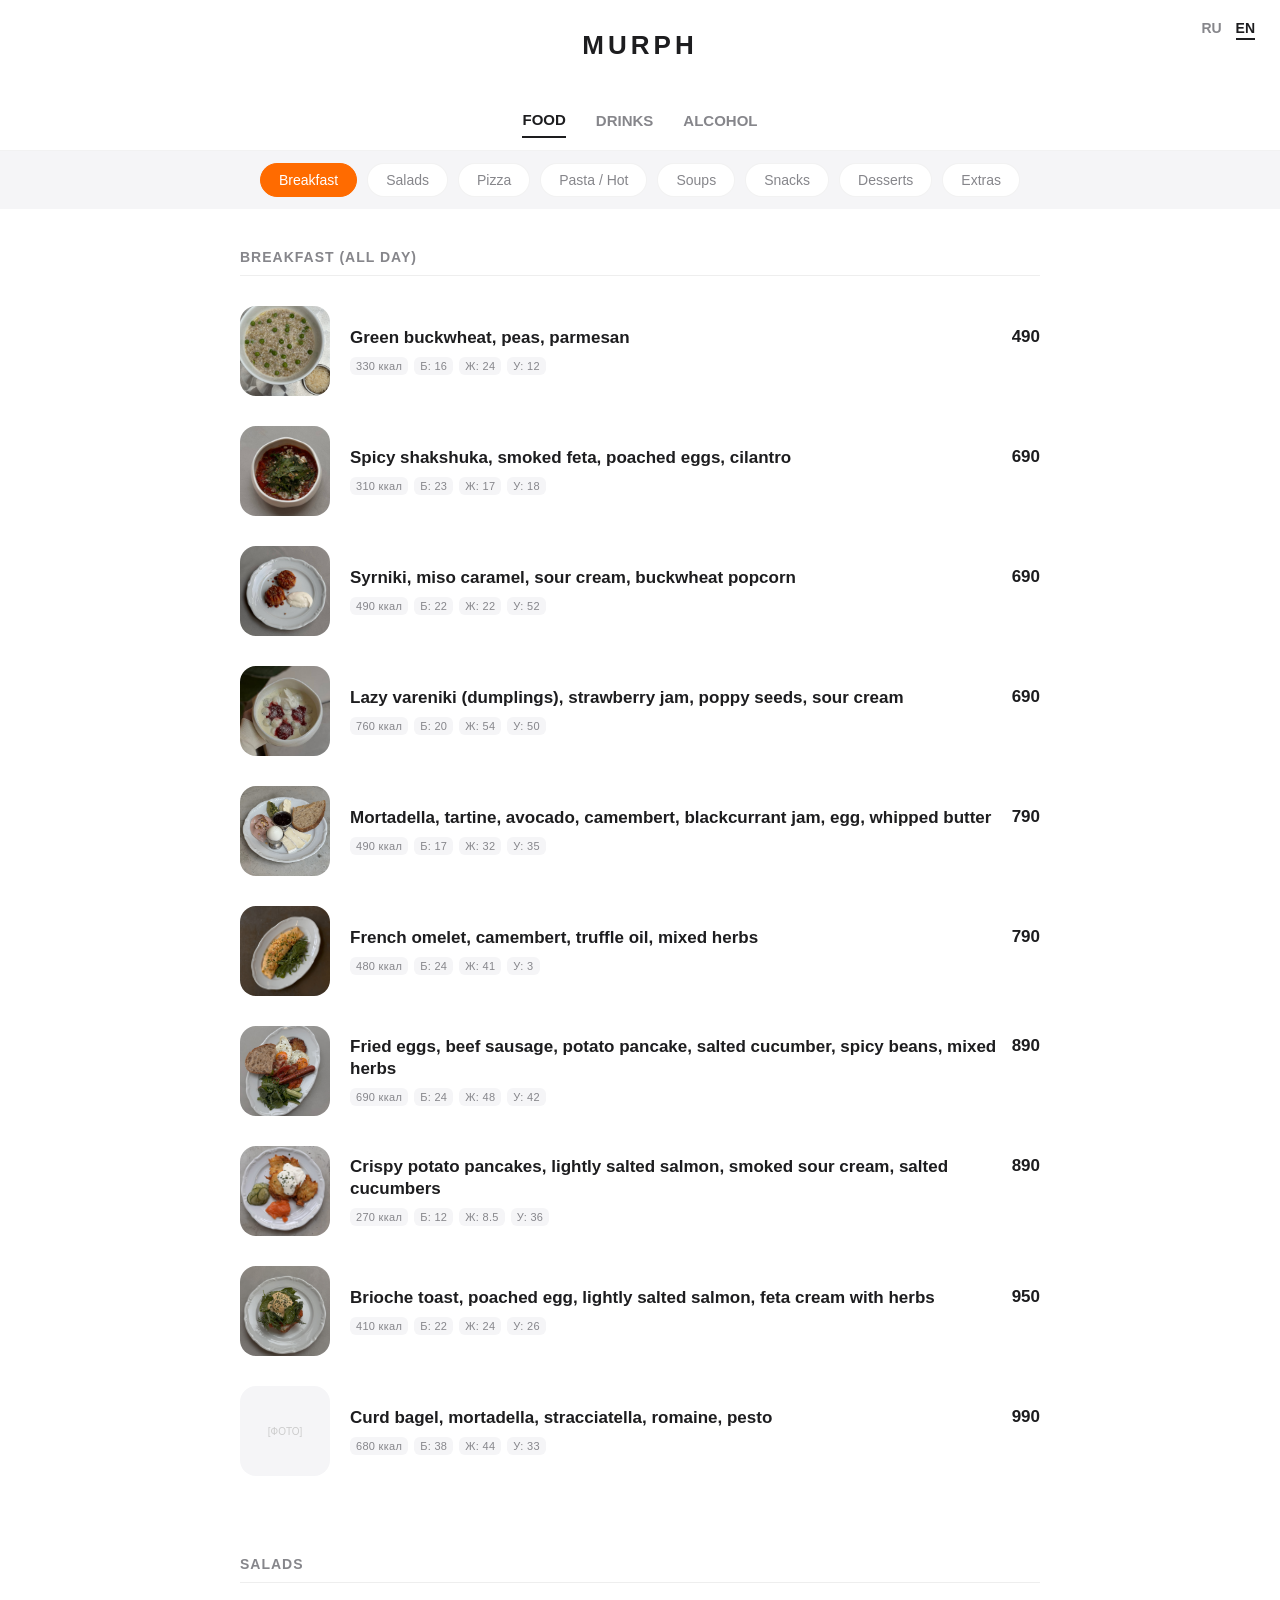
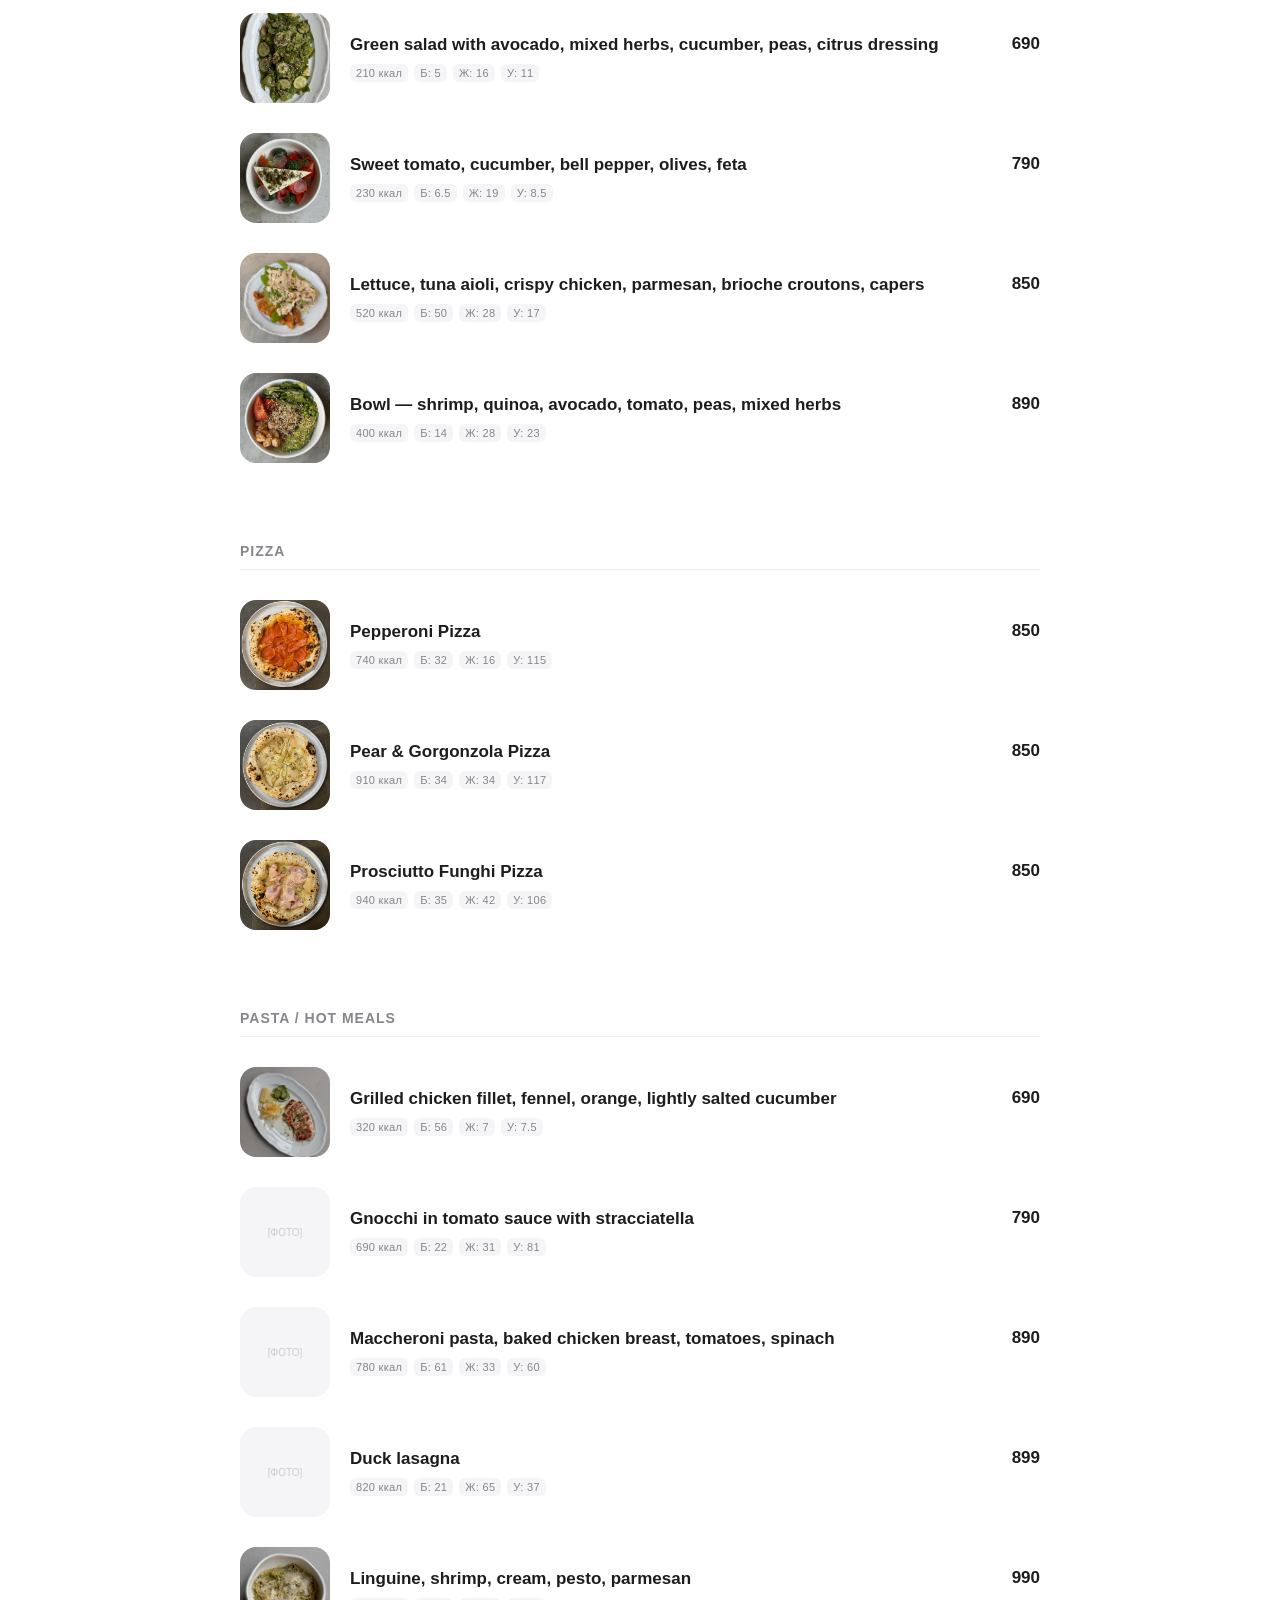
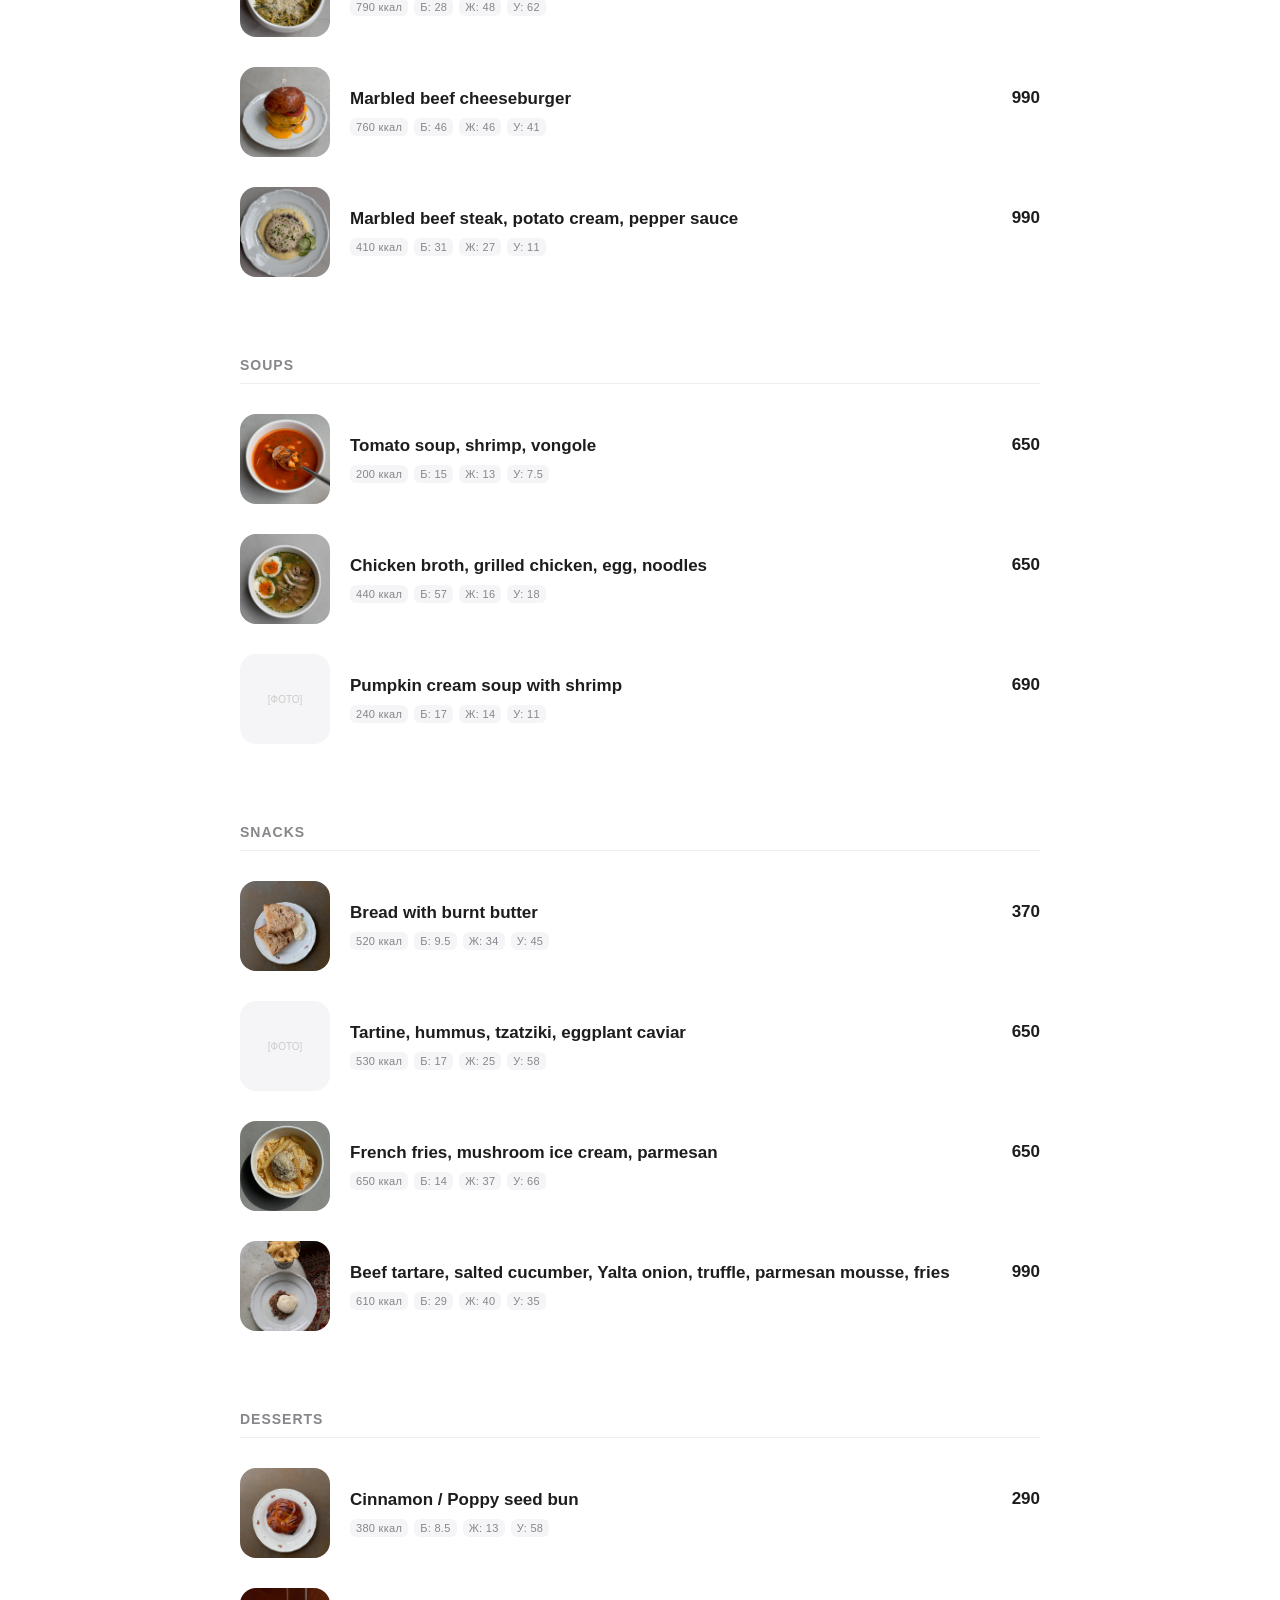
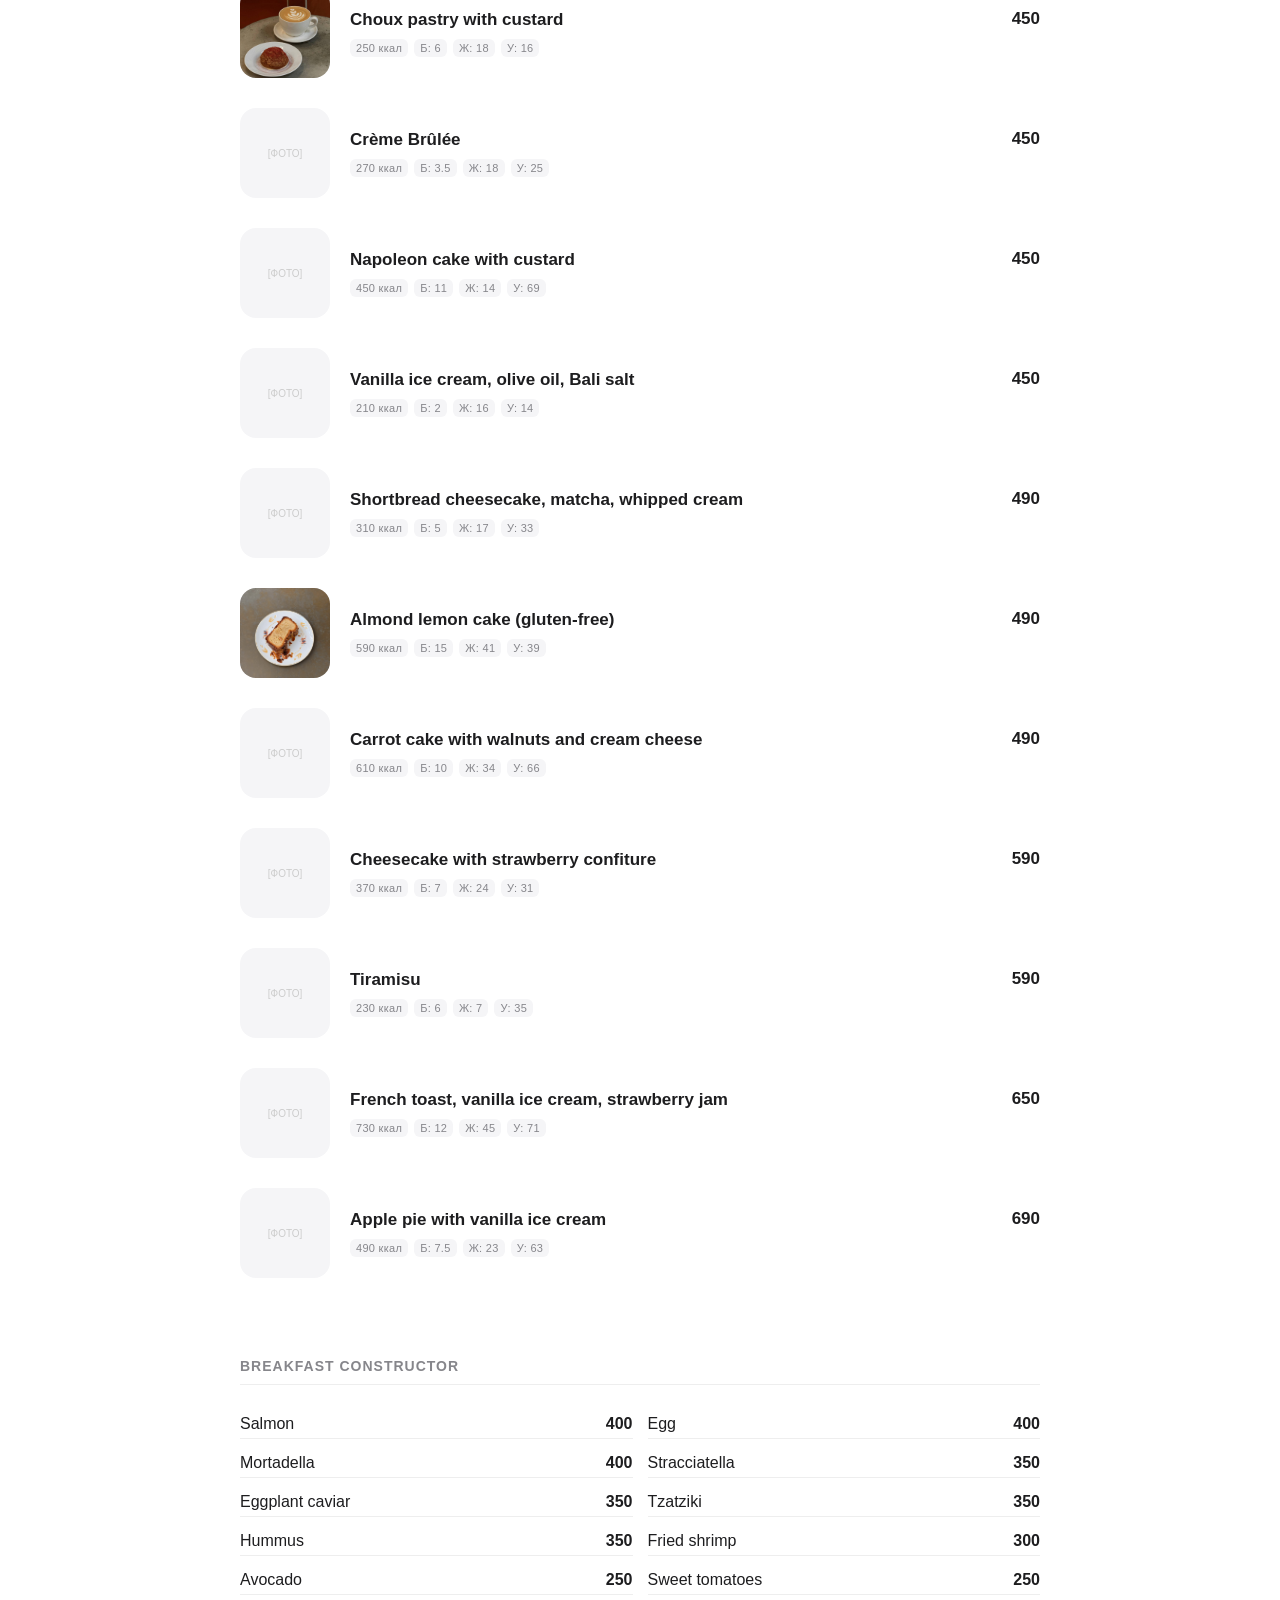
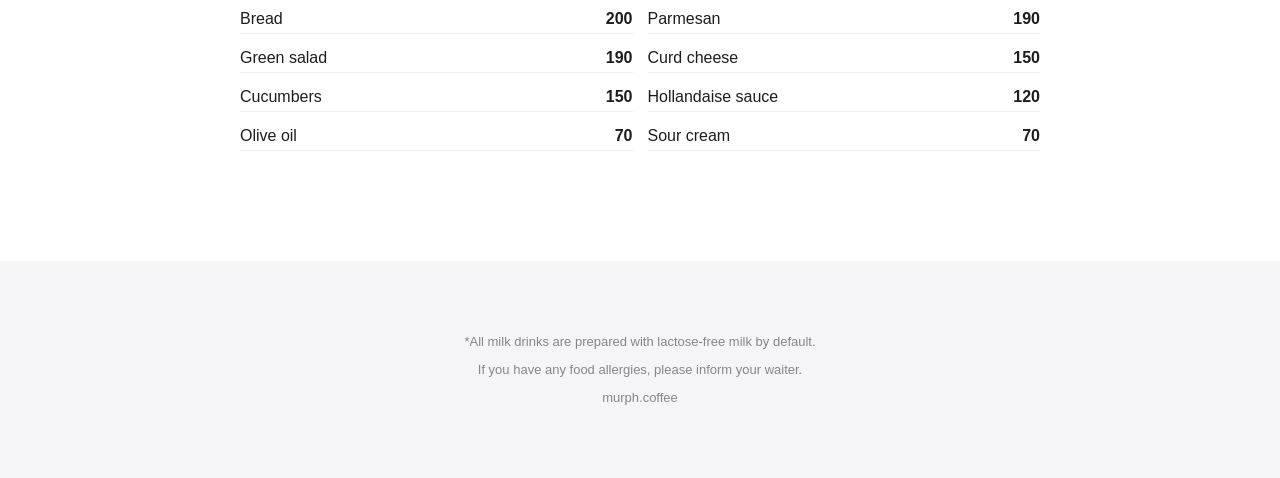
==== en.html @ aa90d50b "Create en.html" ====
<!DOCTYPE html>
<html lang="en">
<head>
    <meta charset="UTF-8">
    <meta name="viewport" content="width=device-width, initial-scale=1.0, maximum-scale=1.0, user-scalable=no">
    <title>MURPH MENU</title>
    <link rel="stylesheet" href="style.css">
    <style>
        .lang-switch {
            position: absolute;
            top: 20px;
            right: 20px;
            font-size: 14px;
            font-weight: 600;
        }
        .lang-switch a {
            text-decoration: none;
            color: var(--apple-muted);
            margin: 0 5px;
            transition: color 0.2s;
        }
        .lang-switch a.active {
            color: var(--apple-black);
            border-bottom: 2px solid var(--apple-black);
            padding-bottom: 2px;
        }
    </style>
</head>
<body>

<header>
    <h1>MURPH</h1>
    <div class="lang-switch">
        <a href="index.html">RU</a>
        <a href="en.html" class="active">EN</a>
    </div>
</header>

<div class="main-nav-container">
    <div class="main-nav">
        <button id="main-btn-food" class="main-nav-btn active" onclick="switchMain('food')">Food</button>
        <button id="main-btn-drinks" class="main-nav-btn" onclick="switchMain('drinks')">Drinks</button>
        <button id="main-btn-alcohol" class="main-nav-btn" onclick="switchMain('alcohol')">Alcohol</button>
    </div>
</div>

<div id="sub-food" class="sub-nav-container active">
    <div class="sub-nav">
        <button class="sub-nav-btn active" onclick="go('breakfast')">Breakfast</button>
        <button class="sub-nav-btn" onclick="go('salads')">Salads</button>
        <button class="sub-nav-btn" onclick="go('pizza')">Pizza</button>
        <button class="sub-nav-btn" onclick="go('pasta')">Pasta / Hot</button>
        <button class="sub-nav-btn" onclick="go('soups')">Soups</button>
        <button class="sub-nav-btn" onclick="go('snacks')">Snacks</button>
        <button class="sub-nav-btn" onclick="go('sweets')">Desserts</button>
        <button class="sub-nav-btn" onclick="go('constructor')">Extras</button>
    </div>
</div>

<div id="sub-drinks" class="sub-nav-container">
    <div class="sub-nav">
        <button class="sub-nav-btn active" onclick="go('coffee')">Classic</button>
        <button class="sub-nav-btn" onclick="go('tea')">Tea</button>
        <button class="sub-nav-btn" onclick="go('matcha')">Matcha</button>
        <button class="sub-nav-btn" onclick="go('special')">Special</button>
        <button class="sub-nav-btn" onclick="go('other')">Other</button>
    </div>
</div>

<div id="sub-alcohol" class="sub-nav-container">
    <div class="sub-nav">
        <button class="sub-nav-btn active" onclick="go('wine')">Wine</button>
        <button class="sub-nav-btn" onclick="go('cocktails')">Cocktails</button>
        <button class="sub-nav-btn" onclick="go('na_cocktails')">Mocktails</button>
        <button class="sub-nav-btn" onclick="go('beer')">Beer & Cider</button>
    </div>
</div>

<div id="view-food" class="menu-view active">
    <section id="breakfast" class="category-section">
        <div class="category-header">Breakfast (all day)</div>
        <div class="item"><div class="item-photo"><img data-img="grechka" src=""></div><div class="item-info"><div class="item-title-row"><p class="item-name">Green buckwheat, peas, parmesan</p><span class="item-price">490</span></div></div></div>
        <div class="item"><div class="item-photo"><img data-img="shakshuka" src=""></div><div class="item-info"><div class="item-title-row"><p class="item-name">Spicy shakshuka, smoked feta, poached eggs, cilantro</p><span class="item-price">690</span></div></div></div>
        <div class="item"><div class="item-photo"><img data-img="syirniki" src=""></div><div class="item-info"><div class="item-title-row"><p class="item-name">Syrniki, miso caramel, sour cream, buckwheat popcorn</p><span class="item-price">690</span></div></div></div>
        <div class="item"><div class="item-photo"><img data-img="vareniki" src=""></div><div class="item-info"><div class="item-title-row"><p class="item-name">Lazy vareniki (dumplings), strawberry jam, poppy seeds, sour cream</p><span class="item-price">690</span></div></div></div>
        <div class="item"><div class="item-photo"><img data-img="mortadella_breakfast" src=""></div><div class="item-info"><div class="item-title-row"><p class="item-name">Mortadella, tartine, avocado, camembert, blackcurrant jam, egg, whipped butter</p><span class="item-price">790</span></div></div></div>
        <div class="item"><div class="item-photo"><img data-img="omlet" src=""></div><div class="item-info"><div class="item-title-row"><p class="item-name">French omelet, camembert, truffle oil, mixed herbs</p><span class="item-price">790</span></div></div></div>
        <div class="item"><div class="item-photo"><img data-img="glazunya" src=""></div><div class="item-info"><div class="item-title-row"><p class="item-name">Fried eggs, beef sausage, potato pancake, salted cucumber, spicy beans, mixed herbs</p><span class="item-price">890</span></div></div></div>
        <div class="item"><div class="item-photo"><img data-img="draniki_salmon" src=""></div><div class="item-info"><div class="item-title-row"><p class="item-name">Crispy potato pancakes, lightly salted salmon, smoked sour cream, salted cucumbers</p><span class="item-price">890</span></div></div></div>
        <div class="item"><div class="item-photo"><img data-img="tost_salmon" src=""></div><div class="item-info"><div class="item-title-row"><p class="item-name">Brioche toast, poached egg, lightly salted salmon, feta cream with herbs</p><span class="item-price">950</span></div></div></div>
        <div class="item"><div class="item-photo"><img data-img="beygl" src=""></div><div class="item-info"><div class="item-title-row"><p class="item-name">Curd bagel, mortadella, stracciatella, romaine, pesto</p><span class="item-price">990</span></div></div></div>
    </section>

    <section id="salads" class="category-section">
        <div class="category-header">Salads</div>
        <div class="item"><div class="item-photo"><img data-img="green_salad" src=""></div><div class="item-info"><div class="item-title-row"><p class="item-name">Green salad with avocado, mixed herbs, cucumber, peas, citrus dressing</p><span class="item-price">690</span></div></div></div>
        <div class="item"><div class="item-photo"><img data-img="greek_salad" src=""></div><div class="item-info"><div class="item-title-row"><p class="item-name">Sweet tomato, cucumber, bell pepper, olives, feta</p><span class="item-price">790</span></div></div></div>
        <div class="item"><div class="item-photo"><img data-img="latuk_salad" src=""></div><div class="item-info"><div class="item-title-row"><p class="item-name">Lettuce, tuna aioli, crispy chicken, parmesan, brioche croutons, capers</p><span class="item-price">850</span></div></div></div>
        <div class="item"><div class="item-photo"><img data-img="bowl" src=""></div><div class="item-info"><div class="item-title-row"><p class="item-name">Bowl — shrimp, quinoa, avocado, tomato, peas, mixed herbs</p><span class="item-price">890</span></div></div></div>
    </section>

    <section id="pizza" class="category-section">
        <div class="category-header">Pizza</div>
        <div class="item"><div class="item-photo"><img data-img="pepperoni" src=""></div><div class="item-info"><div class="item-title-row"><p class="item-name">Pepperoni Pizza</p><span class="item-price">850</span></div></div></div>
        <div class="item"><div class="item-photo"><img data-img="pizza_pear" src=""></div><div class="item-info"><div class="item-title-row"><p class="item-name">Pear & Gorgonzola Pizza</p><span class="item-price">850</span></div></div></div>
        <div class="item"><div class="item-photo"><img data-img="pizza_proshutto" src=""></div><div class="item-info"><div class="item-title-row"><p class="item-name">Prosciutto Funghi Pizza</p><span class="item-price">850</span></div></div></div>
    </section>

    <section id="pasta" class="category-section">
        <div class="category-header">Pasta / Hot Meals</div>
        <div class="item"><div class="item-photo"><img data-img="chicken_grill" src=""></div><div class="item-info"><div class="item-title-row"><p class="item-name">Grilled chicken fillet, fennel, orange, lightly salted cucumber</p><span class="item-price">690</span></div></div></div>
        <div class="item"><div class="item-photo"><img data-img="nyokki" src=""></div><div class="item-info"><div class="item-title-row"><p class="item-name">Gnocchi in tomato sauce with stracciatella</p><span class="item-price">790</span></div></div></div>
        <div class="item"><div class="item-photo"><img data-img="makkeroni" src=""></div><div class="item-info"><div class="item-title-row"><p class="item-name">Maccheroni pasta, baked chicken breast, tomatoes, spinach</p><span class="item-price">890</span></div></div></div>
        <div class="item"><div class="item-photo"><img data-img="lasagna" src=""></div><div class="item-info"><div class="item-title-row"><p class="item-name">Duck lasagna</p><span class="item-price">899</span></div></div></div>
        <div class="item"><div class="item-photo"><img data-img="lingvini" src=""></div><div class="item-info"><div class="item-title-row"><p class="item-name">Linguine, shrimp, cream, pesto, parmesan</p><span class="item-price">990</span></div></div></div>
        <div class="item"><div class="item-photo"><img data-img="burger" src=""></div><div class="item-info"><div class="item-title-row"><p class="item-name">Marbled beef cheeseburger</p><span class="item-price">990</span></div></div></div>
        <div class="item"><div class="item-photo"><img data-img="bifshteks" src=""></div><div class="item-info"><div class="item-title-row"><p class="item-name">Marbled beef steak, potato cream, pepper sauce</p><span class="item-price">990</span></div></div></div>
    </section>

    <section id="soups" class="category-section">
        <div class="category-header">Soups</div>
        <div class="item"><div class="item-photo"><img data-img="soup_tomato" src=""></div><div class="item-info"><div class="item-title-row"><p class="item-name">Tomato soup, shrimp, vongole</p><span class="item-price">650</span></div></div></div>
        <div class="item"><div class="item-photo"><img data-img="soup_chicken" src=""></div><div class="item-info"><div class="item-title-row"><p class="item-name">Chicken broth, grilled chicken, egg, noodles</p><span class="item-price">650</span></div></div></div>
        <div class="item"><div class="item-photo"><img data-img="soup_pumpkin" src=""></div><div class="item-info"><div class="item-title-row"><p class="item-name">Pumpkin cream soup with shrimp</p><span class="item-price">690</span></div></div></div>
    </section>

    <section id="snacks" class="category-section">
        <div class="category-header">Snacks</div>
        <div class="item"><div class="item-photo"><img data-img="bread_butter" src=""></div><div class="item-info"><div class="item-title-row"><p class="item-name">Bread with burnt butter</p><span class="item-price">370</span></div></div></div>
        <div class="item"><div class="item-photo"><img data-img="trio_dip" src=""></div><div class="item-info"><div class="item-title-row"><p class="item-name">Tartine, hummus, tzatziki, eggplant caviar</p><span class="item-price">650</span></div></div></div>
        <div class="item"><div class="item-photo"><img data-img="fries" src=""></div><div class="item-info"><div class="item-title-row"><p class="item-name">French fries, mushroom ice cream, parmesan</p><span class="item-price">650</span></div></div></div>
        <div class="item"><div class="item-photo"><img data-img="tartar" src=""></div><div class="item-info"><div class="item-title-row"><p class="item-name">Beef tartare, salted cucumber, Yalta onion, truffle, parmesan mousse, fries</p><span class="item-price">990</span></div></div></div>
    </section>

    <section id="sweets" class="category-section">
        <div class="category-header">Desserts</div>
        <div class="item"><div class="item-photo"><img data-img="bun" src=""></div><div class="item-info"><div class="item-title-row"><p class="item-name">Cinnamon / Poppy seed bun</p><span class="item-price">290</span></div></div></div>
        <div class="item"><div class="item-photo"><img data-img="shu" src=""></div><div class="item-info"><div class="item-title-row"><p class="item-name">Choux pastry with custard</p><span class="item-price">450</span></div></div></div>
        <div class="item"><div class="item-photo"><img data-img="creme_brulee" src=""></div><div class="item-info"><div class="item-title-row"><p class="item-name">Crème Brûlée</p><span class="item-price">450</span></div></div></div>
        <div class="item"><div class="item-photo"><img data-img="napoleon" src=""></div><div class="item-info"><div class="item-title-row"><p class="item-name">Napoleon cake with custard</p><span class="item-price">450</span></div></div></div>
        <div class="item"><div class="item-photo"><img data-img="ice_cream_salt" src=""></div><div class="item-info"><div class="item-title-row"><p class="item-name">Vanilla ice cream, olive oil, Bali salt</p><span class="item-price">450</span></div></div></div>
        <div class="item"><div class="item-photo"><img data-img="cheesecake_matcha" src=""></div><div class="item-info"><div class="item-title-row"><p class="item-name">Shortbread cheesecake, matcha, whipped cream</p><span class="item-price">490</span></div></div></div>
        <div class="item"><div class="item-photo"><img data-img="cake_lemon" src=""></div><div class="item-info"><div class="item-title-row"><p class="item-name">Almond lemon cake (gluten-free)</p><span class="item-price">490</span></div></div></div>
        <div class="item"><div class="item-photo"><img data-img="cake_carrot" src=""></div><div class="item-info"><div class="item-title-row"><p class="item-name">Carrot cake with walnuts and cream cheese</p><span class="item-price">490</span></div></div></div>
        <div class="item"><div class="item-photo"><img data-img="cheesecake_strawberry" src=""></div><div class="item-info"><div class="item-title-row"><p class="item-name">Cheesecake with strawberry confiture</p><span class="item-price">590</span></div></div></div>
        <div class="item"><div class="item-photo"><img data-img="tiramisu" src=""></div><div class="item-info"><div class="item-title-row"><p class="item-name">Tiramisu</p><span class="item-price">590</span></div></div></div>
        <div class="item"><div class="item-photo"><img data-img="french_toast" src=""></div><div class="item-info"><div class="item-title-row"><p class="item-name">French toast, vanilla ice cream, strawberry jam</p><span class="item-price">650</span></div></div></div>
        <div class="item"><div class="item-photo"><img data-img="apple_pie" src=""></div><div class="item-info"><div class="item-title-row"><p class="item-name">Apple pie with vanilla ice cream</p><span class="item-price">690</span></div></div></div>
    </section>

    <section id="constructor" class="category-section">
        <div class="category-header">Breakfast Constructor</div>
        <div style="display: grid; grid-template-columns: 1fr 1fr; gap: 15px;">
            <div style="display:flex; justify-content:space-between; border-bottom:1px solid #eee; padding-bottom:5px;"><span>Salmon</span><b>400</b></div>
            <div style="display:flex; justify-content:space-between; border-bottom:1px solid #eee; padding-bottom:5px;"><span>Egg</span><b>400</b></div>
            <div style="display:flex; justify-content:space-between; border-bottom:1px solid #eee; padding-bottom:5px;"><span>Mortadella</span><b>400</b></div>
            <div style="display:flex; justify-content:space-between; border-bottom:1px solid #eee; padding-bottom:5px;"><span>Stracciatella</span><b>350</b></div>
            <div style="display:flex; justify-content:space-between; border-bottom:1px solid #eee; padding-bottom:5px;"><span>Eggplant caviar</span><b>350</b></div>
            <div style="display:flex; justify-content:space-between; border-bottom:1px solid #eee; padding-bottom:5px;"><span>Tzatziki</span><b>350</b></div>
            <div style="display:flex; justify-content:space-between; border-bottom:1px solid #eee; padding-bottom:5px;"><span>Hummus</span><b>350</b></div>
            <div style="display:flex; justify-content:space-between; border-bottom:1px solid #eee; padding-bottom:5px;"><span>Fried shrimp</span><b>300</b></div>
            <div style="display:flex; justify-content:space-between; border-bottom:1px solid #eee; padding-bottom:5px;"><span>Avocado</span><b>250</b></div>
            <div style="display:flex; justify-content:space-between; border-bottom:1px solid #eee; padding-bottom:5px;"><span>Sweet tomatoes</span><b>250</b></div>
            <div style="display:flex; justify-content:space-between; border-bottom:1px solid #eee; padding-bottom:5px;"><span>Bread</span><b>200</b></div>
            <div style="display:flex; justify-content:space-between; border-bottom:1px solid #eee; padding-bottom:5px;"><span>Parmesan</span><b>190</b></div>
            <div style="display:flex; justify-content:space-between; border-bottom:1px solid #eee; padding-bottom:5px;"><span>Green salad</span><b>190</b></div>
            <div style="display:flex; justify-content:space-between; border-bottom:1px solid #eee; padding-bottom:5px;"><span>Curd cheese</span><b>150</b></div>
            <div style="display:flex; justify-content:space-between; border-bottom:1px solid #eee; padding-bottom:5px;"><span>Cucumbers</span><b>150</b></div>
            <div style="display:flex; justify-content:space-between; border-bottom:1px solid #eee; padding-bottom:5px;"><span>Hollandaise sauce</span><b>120</b></div>
            <div style="display:flex; justify-content:space-between; border-bottom:1px solid #eee; padding-bottom:5px;"><span>Olive oil</span><b>70</b></div>
            <div style="display:flex; justify-content:space-between; border-bottom:1px solid #eee; padding-bottom:5px;"><span>Sour cream</span><b>70</b></div>
        </div>
    </section>
</div>

<div id="view-drinks" class="menu-view">
    <section id="coffee" class="category-section">
        <div class="category-header">Classic</div>
        <div class="item"><div class="item-photo"><img data-img="espresso" src=""></div><div class="item-info"><div class="item-title-row"><p class="item-name">Double Espresso <span class="vol">40 ml</span></p><span class="item-price">290</span></div></div></div>
        <div class="item"><div class="item-photo"><img data-img="americano" src=""></div><div class="item-info"><div class="item-title-row"><p class="item-name">Americano <span class="vol">200/300 ml</span></p><span class="item-price">280/399</span></div></div></div>
        <div class="item"><div class="item-photo"><img data-img="filter" src=""></div><div class="item-info"><div class="item-title-row"><p class="item-name">Filter Coffee <span class="vol">200/300 ml</span></p><span class="item-price">270/310</span></div></div></div>
        <div class="item"><div class="item-photo"><img data-img="v60" src=""></div><div class="item-info"><div class="item-title-row"><p class="item-name">V60 Pour Over <span class="vol">300 ml</span></p><span class="item-price">490</span></div></div></div>
        <div class="item"><div class="item-photo"><img data-img="capuchino" src=""></div><div class="item-info"><div class="item-title-row"><p class="item-name">Cappuccino <span class="vol">200/300 ml</span></p><span class="item-price">350/420</span></div></div></div>
        <div class="item"><div class="item-photo"><img data-img="latte" src=""></div><div class="item-info"><div class="item-title-row"><p class="item-name">Latte <span class="vol">300 ml</span></p><span class="item-price">380</span></div></div></div>
        <div class="item"><div class="item-photo"><img data-img="flat_white" src=""></div><div class="item-info"><div class="item-title-row"><p class="item-name">Flat White <span class="vol">200 ml</span></p><span class="item-price">390</span></div></div></div>
        <div class="item"><div class="item-photo"><img data-img="raf" src=""></div><div class="item-info"><div class="item-title-row"><p class="item-name">Classic Raf <span class="vol">300 ml</span></p><span class="item-price">530</span></div></div></div>
        <div class="item"><div class="item-photo"><img data-img="ice_latte" src=""></div><div class="item-info"><div class="item-title-row"><p class="item-name">Ice Latte <span class="vol">400 ml</span></p><span class="item-price">440</span></div></div></div>
        <div class="item"><div class="item-photo"><img data-img="espresso_tonic" src=""></div><div class="item-info"><div class="item-title-row"><p class="item-name">Espresso Tonic <span class="vol">400 ml</span></p><span class="item-price">440</span></div></div></div>
        <div class="item"><div class="item-photo"><img data-img="bumble" src=""></div><div class="item-info"><div class="item-title-row"><p class="item-name">Bumble <span class="vol">400 ml</span></p><span class="item-price">690</span></div></div></div>
    </section>

    <section id="tea" class="category-section">
        <div class="category-header">Tea (500 ml)</div>
        <div class="item"><div class="item-photo"><img data-img="tea_puer" src=""></div><div class="item-info"><div class="item-title-row"><p class="item-name">Tieguanyin / Puerh / Gaba</p><span class="item-price">450</span></div></div></div>
        <div class="item"><div class="item-photo"><img data-img="tea_herbal" src=""></div><div class="item-info"><div class="item-title-row"><p class="item-name">Buckwheat / Herbal / Green with Jasmine / Assam / Earl Grey</p><span class="item-price">450</span></div></div></div>
        <div class="item"><div class="item-photo"><img data-img="tea_berry" src=""></div><div class="item-info"><div class="item-title-row"><p class="item-name">Chamomile-Strawberry / Rosehip-Rose</p><span class="item-price">550</span></div></div></div>
        <div class="item"><div class="item-photo"><img data-img="tea_berry" src=""></div><div class="item-info"><div class="item-title-row"><p class="item-name">Apple-Elderberry / Sea Buckthorn</p><span class="item-price">550</span></div></div></div>
    </section>

    <section id="matcha" class="category-section">
        <div class="category-header">Matcha</div>
        <div class="item"><div class="item-photo"><img data-img="matcha_latte" src=""></div><div class="item-info"><div class="item-title-row"><p class="item-name">Matcha Latte <span class="vol">200/300 ml</span></p><span class="item-price">330/360</span></div></div></div>
        <div class="item"><div class="item-photo"><img data-img="matcha_mint" src=""></div><div class="item-info"><div class="item-title-row"><p class="item-name">Honey Mint Matcha <span class="vol">300 ml</span></p><span class="item-price">480</span></div></div></div>
        <div class="item"><div class="item-photo"><img data-img="matcha_white_choc" src=""></div><div class="item-info"><div class="item-title-row"><p class="item-name">White Chocolate Matcha <span class="vol">300 ml</span></p><span class="item-price">450</span></div></div></div>
        <div class="item"><div class="item-photo"><img data-img="ice_matcha_latte" src=""></div><div class="item-info"><div class="item-title-row"><p class="item-name">Ice Matcha Latte <span class="vol">400 ml</span></p><span class="item-price">450</span></div></div></div>
        <div class="item"><div class="item-photo"><img data-img="matcha_tonic" src=""></div><div class="item-info"><div class="item-title-row"><p class="item-name">Matcha Tonic <span class="vol">400 ml</span></p><span class="item-price">430</span></div></div></div>
        <div class="item"><div class="item-photo"><img data-img="matcha_banana" src=""></div><div class="item-info"><div class="item-title-row"><p class="item-name">Ice Matcha Banana Cream <span class="vol">400 ml</span></p><span class="item-price">590</span></div></div></div>
    </section>

    <section id="special" class="category-section">
        <div class="category-header">Special</div>
        <div class="item"><div class="item-photo"><img data-img="latte_tiramisu" src=""></div><div class="item-info"><div class="item-title-row"><p class="item-name">Ice Latte Tiramisu <span class="vol">400 ml</span></p><span class="item-price">500</span></div></div></div>
        <div class="item"><div class="item-photo"><img data-img="bumble_pomegranate" src=""></div><div class="item-info"><div class="item-title-row"><p class="item-name">Pomegranate Bumble <span class="vol">400 ml</span></p><span class="item-price">460</span></div></div></div>
        <div class="item"><div class="item-photo"><img data-img="lemonade_strawberry" src=""></div><div class="item-info"><div class="item-title-row"><p class="item-name">Strawberry-Lychee Lemonade <span class="vol">400 ml</span></p><span class="item-price">450</span></div></div></div>
        <div class="item"><div class="item-photo"><img data-img="nitro_apricot" src=""></div><div class="item-info"><div class="item-title-row"><p class="item-name">Nitro Apricot <span class="vol">200 ml</span></p><span class="item-price">450</span></div></div></div>
        <div class="item"><div class="item-photo"><img data-img="cacao_currant" src=""></div><div class="item-info"><div class="item-title-row"><p class="item-name">Blackcurrant Cocoa <span class="vol">300 ml</span></p><span class="item-price">580</span></div></div></div>
        <div class="item"><div class="item-photo"><img data-img="latte_cherry" src=""></div><div class="item-info"><div class="item-title-row"><p class="item-name">Cherry-Tonka Latte <span class="vol">300 ml</span></p><span class="item-price">460</span></div></div></div>
        <div class="item"><div class="item-photo"><img data-img="filter_berries" src=""></div><div class="item-info"><div class="item-title-row"><p class="item-name">Wild Berries Filter <span class="vol">200 ml</span></p><span class="item-price">350</span></div></div></div>
        <div class="item"><div class="item-photo"><img data-img="raf_caramel" src=""></div><div class="item-info"><div class="item-title-row"><p class="item-name">Salted Caramel Raf <span class="vol">300 ml</span></p><span class="item-price">580</span></div></div></div>
    </section>

    <section id="other" class="category-section">
        <div class="category-header">Other</div>
        <div class="item"><div class="item-photo"><img data-img="cacao" src=""></div><div class="item-info"><div class="item-title-row"><p class="item-name">Cocoa <span class="vol">300 ml</span></p><span class="item-price">490</span></div></div></div>
        <div class="item"><div class="item-photo"><img data-img="fresh_orange" src=""></div><div class="item-info"><div class="item-title-row"><p class="item-name">Fresh Orange Juice <span class="vol">300 ml</span></p><span class="item-price">590</span></div></div></div>
        <div class="item"><div class="item-photo"><img data-img="fresh_grapefruit" src=""></div><div class="item-info"><div class="item-title-row"><p class="item-name">Fresh Grapefruit Juice <span class="vol">300 ml</span></p><span class="item-price">590</span></div></div></div>
        <div class="item"><div class="item-photo"><img data-img="water" src=""></div><div class="item-info"><div class="item-title-row"><p class="item-name">Sparkling / Still Water <span class="vol">530 ml</span></p><span class="item-price">490</span></div></div></div>
        
        <div class="category-header" style="margin-top: 40px;">Additional Options</div>
        <div style="display: grid; grid-template-columns: 1fr; gap: 10px; max-width: 300px;">
            <div style="display:flex; justify-content:space-between; border-bottom:1px solid #eee; padding-bottom:5px;"><span>Alternative milk</span><b>+90</b></div>
            <div style="display:flex; justify-content:space-between; border-bottom:1px solid #eee; padding-bottom:5px;"><span>Extra shot</span><b>+120</b></div>
            <div style="display:flex; justify-content:space-between; border-bottom:1px solid #eee; padding-bottom:5px;"><span>Homemade salted caramel</span><b>+80</b></div>
            <div style="display:flex; justify-content:space-between; border-bottom:1px solid #eee; padding-bottom:5px;"><span>Syrup</span><b>+60</b></div>
            <div style="display:flex; justify-content:space-between; border-bottom:1px solid #eee; padding-bottom:5px;"><span>Honey / Lime</span><b>+60</b></div>
            <div style="display:flex; justify-content:space-between; border-bottom:1px solid #eee; padding-bottom:5px;"><span>Mint</span><b>+40</b></div>
        </div>
    </section>
</div>

<div id="view-alcohol" class="menu-view">
    <section id="wine" class="category-section">
        <div class="category-header">Wine</div>
        <div class="item"><div class="item-photo"><img data-img="wine_bruni" src=""></div><div class="item-info"><div class="item-title-row"><p class="item-name">Bruni Prosecco Brut, White, dry, Italy <span class="vol">125 ml</span></p><span class="item-price">790</span></div></div></div>
        <div class="item"><div class="item-photo"><img data-img="wine_cava" src=""></div><div class="item-info"><div class="item-title-row"><p class="item-name">Cava Castell Llord, White, dry, Spain <span class="vol">125 ml</span></p><span class="item-price">690</span></div></div></div>
        <div class="item"><div class="item-photo"><img data-img="wine_riesling" src=""></div><div class="item-info"><div class="item-title-row"><p class="item-name">Weinhaus Cannis Riesling, Semi-Dry, Germany</p><span class="item-price">790</span></div></div></div>
        <div class="item"><div class="item-photo"><img data-img="wine_gewurztraminer" src=""></div><div class="item-info"><div class="item-title-row"><p class="item-name">Hans Baer Gewurztraminer, Semi-Sweet, Germany</p><span class="item-price">790</span></div></div></div>
        <div class="item"><div class="item-photo"><img data-img="wine_sauvignon" src=""></div><div class="item-info"><div class="item-title-row"><p class="item-name">Paddle Creek Sauvignon Blanc, Semi-Dry, New Zealand</p><span class="item-price">890</span></div></div></div>
        <div class="item"><div class="item-photo"><img data-img="wine_castillo" src=""></div><div class="item-info"><div class="item-title-row"><p class="item-name">Castillo Clavij 2020, Dry, Rioja</p><span class="item-price">890</span></div></div></div>
        <div class="item"><div class="item-photo"><img data-img="wine_anjou" src=""></div><div class="item-info"><div class="item-title-row"><p class="item-name">Anjou Rouge 2023, Dry, France</p><span class="item-price">890</span></div></div></div>
    </section>

    <section id="cocktails" class="category-section">
        <div class="category-header">Cocktails</div>
        <div class="item"><div class="item-photo"><img data-img="cocktail_aperol" src=""></div><div class="item-info"><div class="item-title-row"><p class="item-name">Aperol Spritz</p><span class="item-price">990</span></div></div></div>
        <div class="item"><div class="item-photo"><img data-img="cocktail_espresso" src=""></div><div class="item-info"><div class="item-title-row"><p class="item-name">Espresso Martini</p><span class="item-price">990</span></div></div></div>
        <div class="item"><div class="item-photo"><img data-img="cocktail_gummy" src=""></div><div class="item-info"><div class="item-title-row"><p class="item-name">Gummy <br><span class="vol">Pisco, Marmalade, Lollipops, Peach</span></p><span class="item-price">900</span></div></div></div>
        <div class="item"><div class="item-photo"><img data-img="cocktail_froggy" src=""></div><div class="item-info"><div class="item-title-row"><p class="item-name">Froggy <br><span class="vol">Bamboo Tincture, Green Apples</span></p><span class="item-price">900</span></div></div></div>
        <div class="item"><div class="item-photo"><img data-img="cocktail_peas" src=""></div><div class="item-info"><div class="item-title-row"><p class="item-name">Green Peas <br><span class="vol">Lime, Elderberry, Snap Peas</span></p><span class="item-price">900</span></div></div></div>
        <div class="item"><div class="item-photo"><img data-img="cocktail_bee" src=""></div><div class="item-info"><div class="item-title-row"><p class="item-name">Bee Smoker <br><span class="vol">Smoked Honey, Sake, Ginger, Scotch</span></p><span class="item-price">900</span></div></div></div>
        <div class="item"><div class="item-photo"><img data-img="cocktail_blue" src=""></div><div class="item-info"><div class="item-title-row"><p class="item-name">Blue <br><span class="vol">Nut Vermouth, Orange Gin, Blue Cheese</span></p><span class="item-price">900</span></div></div></div>
    </section>

    <section id="na_cocktails" class="category-section">
        <div class="category-header">Mocktails</div>
        <div class="item"><div class="item-photo"><img data-img="cocktail_wrong" src=""></div><div class="item-info"><div class="item-title-row"><p class="item-name">Wrong Bubbles <br><span class="vol">Aloe, Honey, Marmalade</span></p><span class="item-price">700</span></div></div></div>
        <div class="item"><div class="item-photo"><img data-img="cocktail_basil" src=""></div><div class="item-info"><div class="item-title-row"><p class="item-name">Basil & Bubbles <br><span class="vol">Basil, Gin</span></p><span class="item-price">700</span></div></div></div>
        <div class="item"><div class="item-photo"><img data-img="cocktail_nany" src=""></div><div class="item-info"><div class="item-title-row"><p class="item-name">N\A\N\Y <br><span class="vol">Peach, Oolong, Whiskey</span></p><span class="item-price">700</span></div></div></div>
    </section>

    <section id="beer" class="category-section">
        <div class="category-header">Beer & Cider</div>
        <div class="item"><div class="item-photo"><img data-img="beer_corona" src=""></div><div class="item-info"><div class="item-title-row"><p class="item-name">Corona Extra, Light <span class="vol">0.33 l</span></p><span class="item-price">650</span></div></div></div>
        <div class="item"><div class="item-photo"><img data-img="beer_bluemoon" src=""></div><div class="item-info"><div class="item-title-row"><p class="item-name">Blue Moon, Light, unfiltered <span class="vol">0.33 l</span></p><span class="item-price">650</span></div></div></div>
        <div class="item"><div class="item-photo"><img data-img="beer_tsingtao" src=""></div><div class="item-info"><div class="item-title-row"><p class="item-name">Tsingtao, Light <span class="vol">0.33 l</span></p><span class="item-price">590</span></div></div></div>
        <div class="item"><div class="item-photo"><img data-img="cider_apple" src=""></div><div class="item-info"><div class="item-title-row"><p class="item-name">Backswood Apple Cider, Semi-Sweet <span class="vol">0.45 l</span></p><span class="item-price">590</span></div></div></div>
        <div class="item"><div class="item-photo"><img data-img="cider_berry" src=""></div><div class="item-info"><div class="item-title-row"><p class="item-name">Backswood Berry Cider, Semi-Sweet <span class="vol">0.45 l</span></p><span class="item-price">590</span></div></div></div>
    </section>
</div>

<div id="photo-overlay" onclick="closePhoto()">
    <img id="full-photo" src="" alt="">
    <div class="close-btn">&times;</div>
</div>

<footer>
    <p>*All milk drinks are prepared with lactose-free milk by default.</p>
    <p>If you have any food allergies, please inform your waiter.</p>
    <p>murph.coffee</p>
</footer>

<script src="images.js"></script>
<script src="kbzhu.js"></script>
<script>
    function switchMain(type) {
        document.querySelectorAll('.menu-view, .sub-nav-container, .main-nav-btn').forEach(el => el.classList.remove('active'));
        document.getElementById('view-' + type).classList.add('active');
        document.getElementById('sub-' + type).classList.add('active');
        document.getElementById('main-btn-' + type).classList.add('active');
        window.scrollTo(0,0);
    }
    function go(id) {
        const section = document.getElementById(id);
        if (section) window.scrollTo({ top: section.offsetTop - 120, behavior: 'smooth' });
        
        const container = event.currentTarget.closest('.sub-nav');
        if(container) {
            container.querySelectorAll('.sub-nav-btn').forEach(b => b.classList.remove('active'));
            event.currentTarget.classList.add('active');
        }
    }
</script>
</body>
</html>
---- style.css ----
:root {
    --apple-white: #ffffff;
    --apple-black: #1d1d1f;
    --apple-gray: #f5f5f7;
    --apple-muted: #86868b;
    --apple-orange: #ff6b00;
}

body { 
    font-family: -apple-system, BlinkMacSystemFont, "Segoe UI", Roboto, sans-serif; 
    margin: 0; 
    background: var(--apple-white); 
    color: var(--apple-black); 
    -webkit-tap-highlight-color: transparent;
}

header { padding: 30px 0; text-align: center; }
h1 { font-size: 26px; letter-spacing: 4px; text-transform: uppercase; margin: 0; font-weight: 700; }

/* Фиксированная навигация ЕДА / НАПИТКИ / АЛКОГОЛЬ */
.main-nav-container { 
    position: sticky; 
    top: 0; 
    background: rgba(255,255,255,0.8); 
    backdrop-filter: blur(20px); 
    -webkit-backdrop-filter: blur(20px);
    z-index: 2000; 
    border-bottom: 1px solid rgba(0,0,0,0.05); 
}

.main-nav { 
    display: flex; 
    justify-content: center; 
    gap: 30px; 
    padding: 12px 0; 
}

.main-nav-btn { 
    background: none; 
    border: none; 
    font-size: 15px; 
    font-weight: 600; 
    color: var(--apple-muted); 
    cursor: pointer; 
    text-transform: uppercase; 
    padding: 8px 0;
}

.main-nav-btn.active { 
    color: var(--apple-black); 
    border-bottom: 2px solid var(--apple-black); 
}

/* ФИКС КАТЕГОРИЙ */
.sub-nav-container { 
    position: sticky; 
    top: 48px; 
    background: var(--apple-gray); 
    z-index: 1000; 
    display: none; 
    padding: 12px 0; 
}

.sub-nav-container.active { display: block; }

.sub-nav { 
    display: flex; 
    overflow-x: auto; 
    gap: 10px; 
    padding: 0 20px; 
    scrollbar-width: none; 
    justify-content: center;
}

@media (max-width: 768px) {
    .sub-nav { justify-content: flex-start; }
}

.sub-nav::-webkit-scrollbar { display: none; }

.sub-nav-btn { 
    background: #fff; 
    border: 1px solid rgba(0,0,0,0.05); 
    padding: 8px 18px; 
    border-radius: 20px; 
    font-size: 14px; 
    font-weight: 500;
    color: var(--apple-muted); 
    cursor: pointer; 
    white-space: nowrap; 
    flex-shrink: 0; 
    transition: transform 0.1s ease;
}

.sub-nav-btn:active { transform: scale(0.95); }
.sub-nav-btn.active { background: var(--apple-orange); color: #fff; border-color: var(--apple-orange); }

/* Секции меню */
.menu-view { display: none; padding-bottom: 100px; }
.menu-view.active { display: block; }

.category-section { 
    padding: 40px 20px 10px; 
    max-width: 800px; 
    margin: 0 auto; 
    scroll-margin-top: 130px; 
}

.category-header { 
    font-size: 14px; 
    font-weight: 700; 
    text-transform: uppercase; 
    color: var(--apple-muted); 
    margin-bottom: 30px; 
    border-bottom: 1px solid #eee; 
    padding-bottom: 10px; 
    letter-spacing: 1px;
}

/* Карточка блюда */
.item { 
    display: grid; 
    grid-template-columns: 90px 1fr; 
    gap: 20px; 
    margin-bottom: 30px; 
    align-items: center; 
}

.item-photo { 
    width: 90px; 
    height: 90px; 
    background: var(--apple-gray); 
    border-radius: 16px; 
    overflow: hidden; 
    cursor: pointer;
}

.item-photo img { width: 100%; height: 100%; object-fit: cover; }

.item-title-row { display: flex; justify-content: space-between; align-items: flex-start; gap: 15px; }
.item-name { font-size: 17px; font-weight: 600; margin: 0; line-height: 1.3; }
.item-price { font-size: 17px; font-weight: 700; }
.vol { font-size: 13px; font-weight: 400; color: var(--apple-muted); margin-left: 5px; }

/* Фото на весь экран */
#photo-overlay {
    display: none;
    position: fixed;
    top: 0; left: 0; width: 100%; height: 100%;
    background: rgba(0,0,0,0.9);
    z-index: 3000;
    justify-content: center;
    align-items: center;
}

#full-photo {
    max-width: 90%;
    max-height: 80%;
    border-radius: 12px;
}

.close-btn {
    position: absolute;
    top: 20px; right: 20px;
    color: white; font-size: 40px; cursor: pointer;
}

footer { padding: 60px 20px; text-align: center; background: var(--apple-gray); color: var(--apple-muted); font-size: 13px; }

/* Стили для КБЖУ */
.kbzhu-container {
    display: flex;
    flex-wrap: wrap;
    gap: 6px;
    margin-top: 8px;
}

.kbzhu-badge {
    font-size: 11px;
    color: var(--apple-muted);
    background: var(--apple-gray);
    padding: 3px 6px;
    border-radius: 6px;
    font-weight: 500;
    letter-spacing: 0.3px;
}
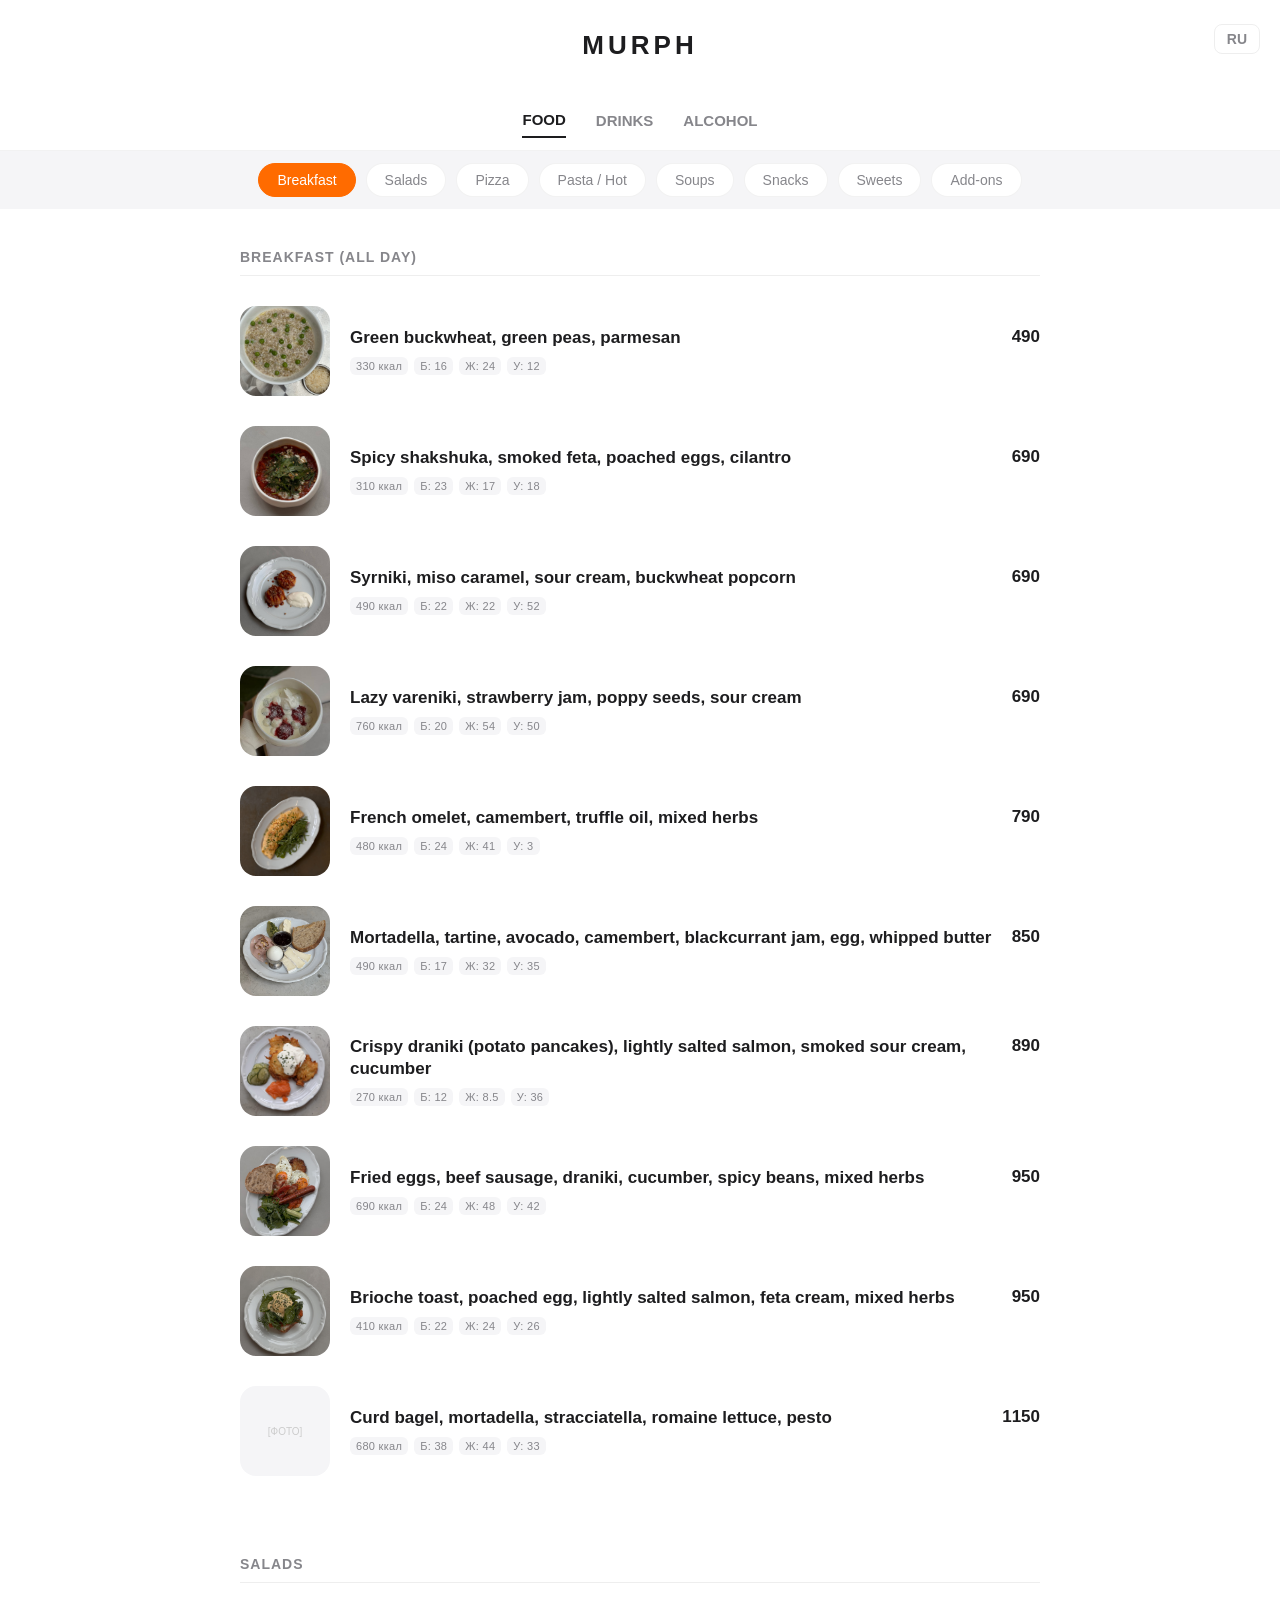
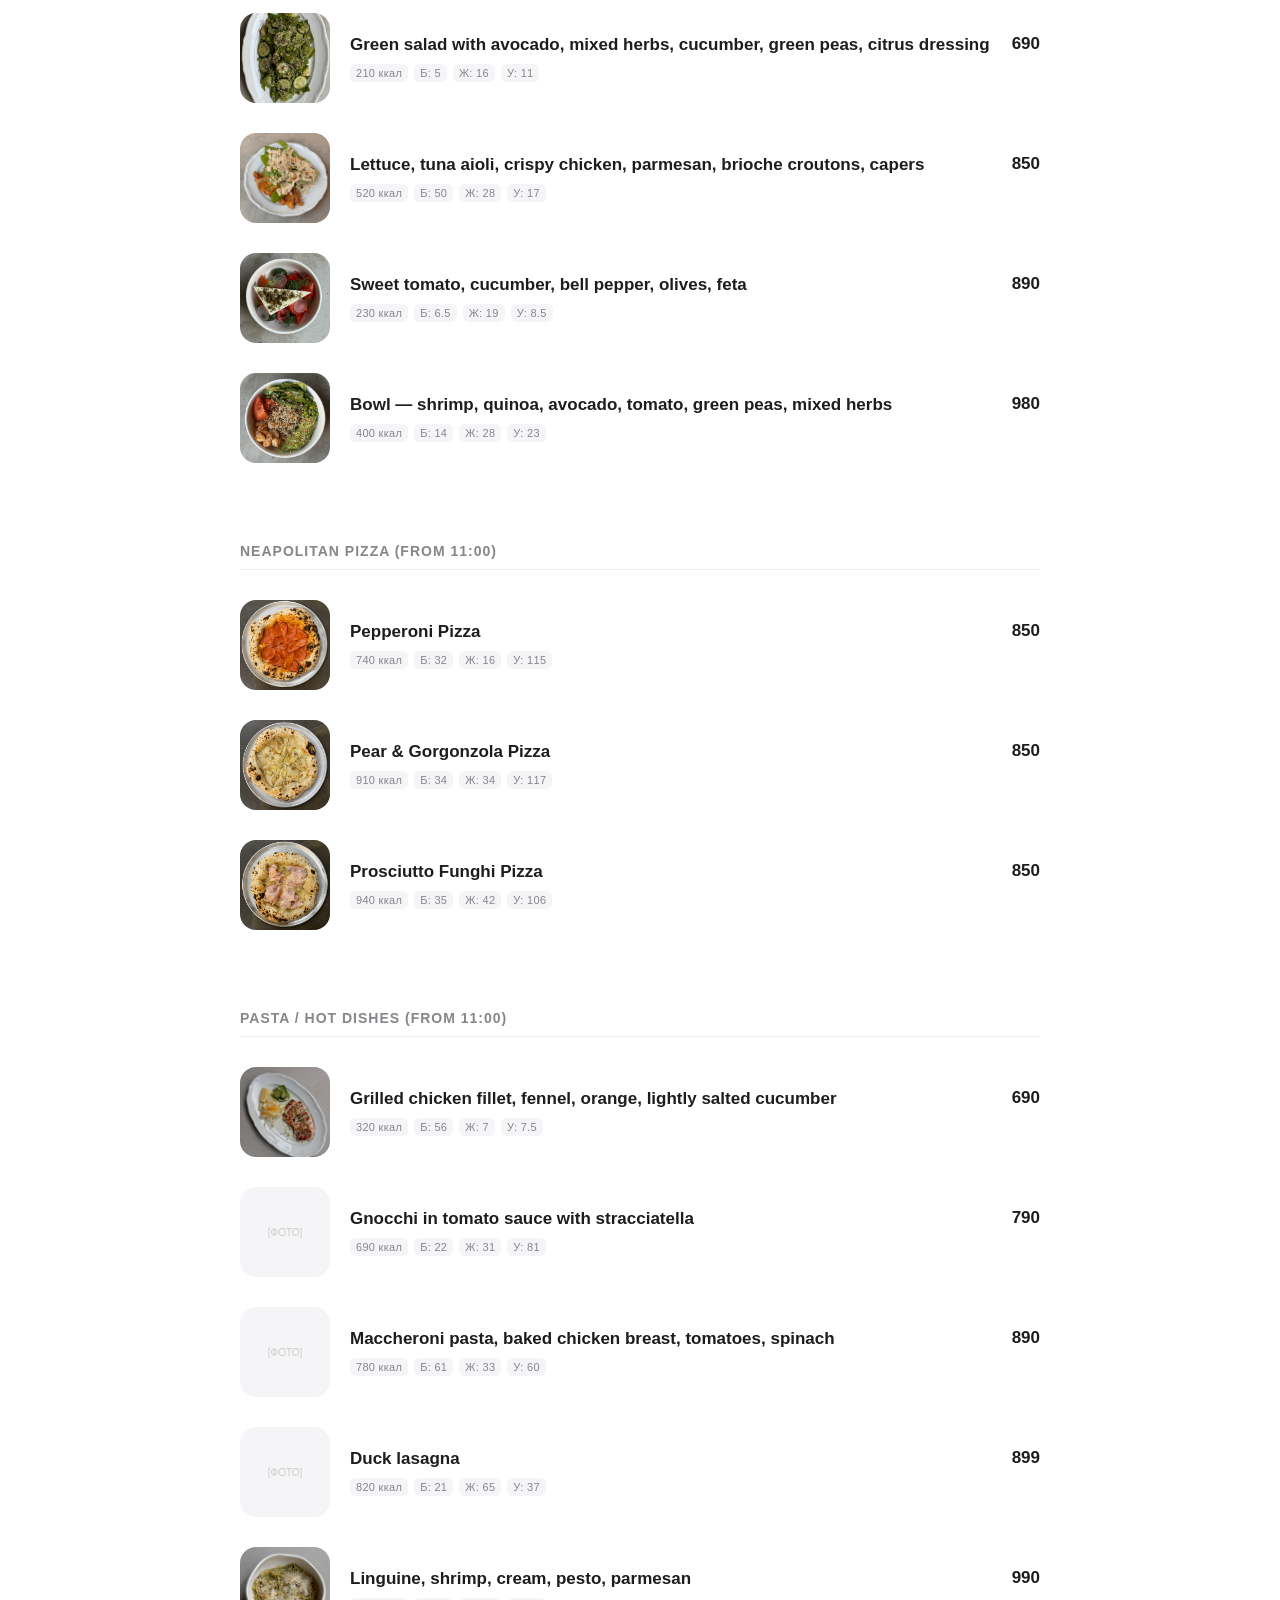
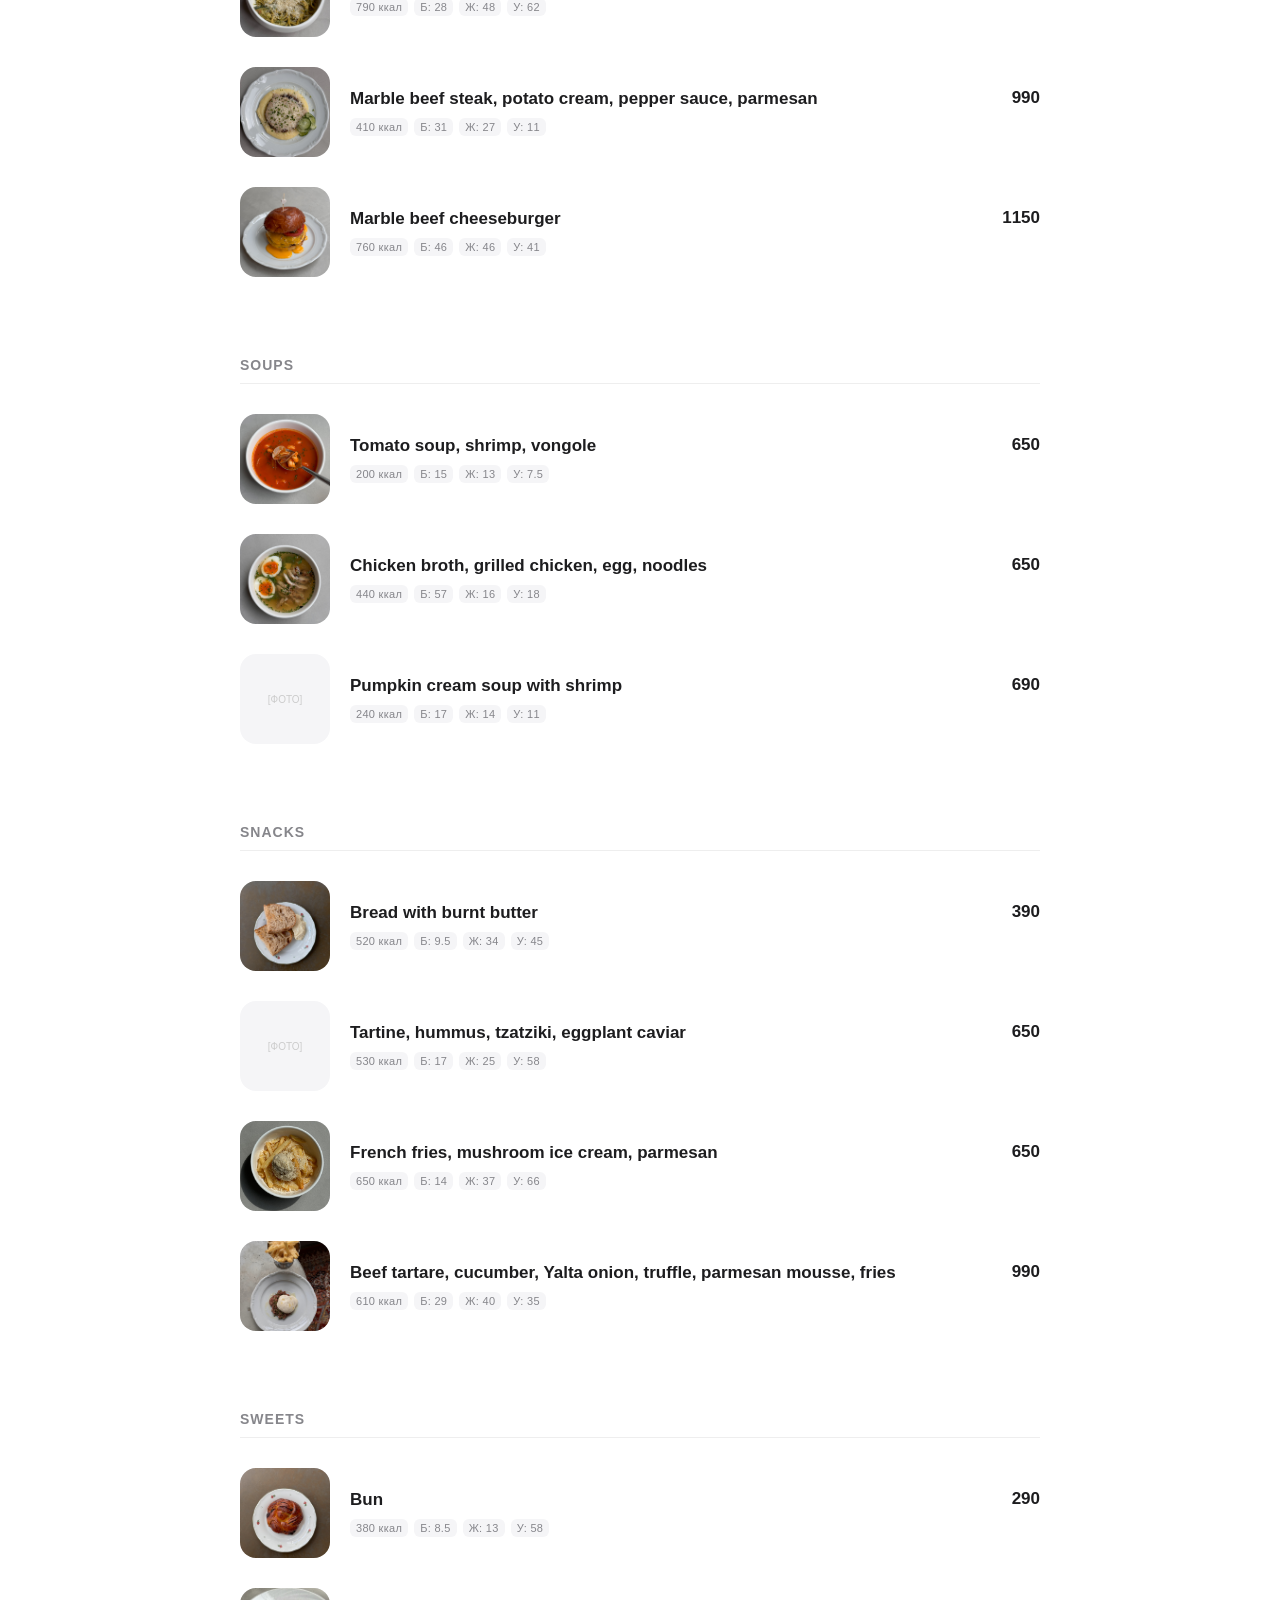
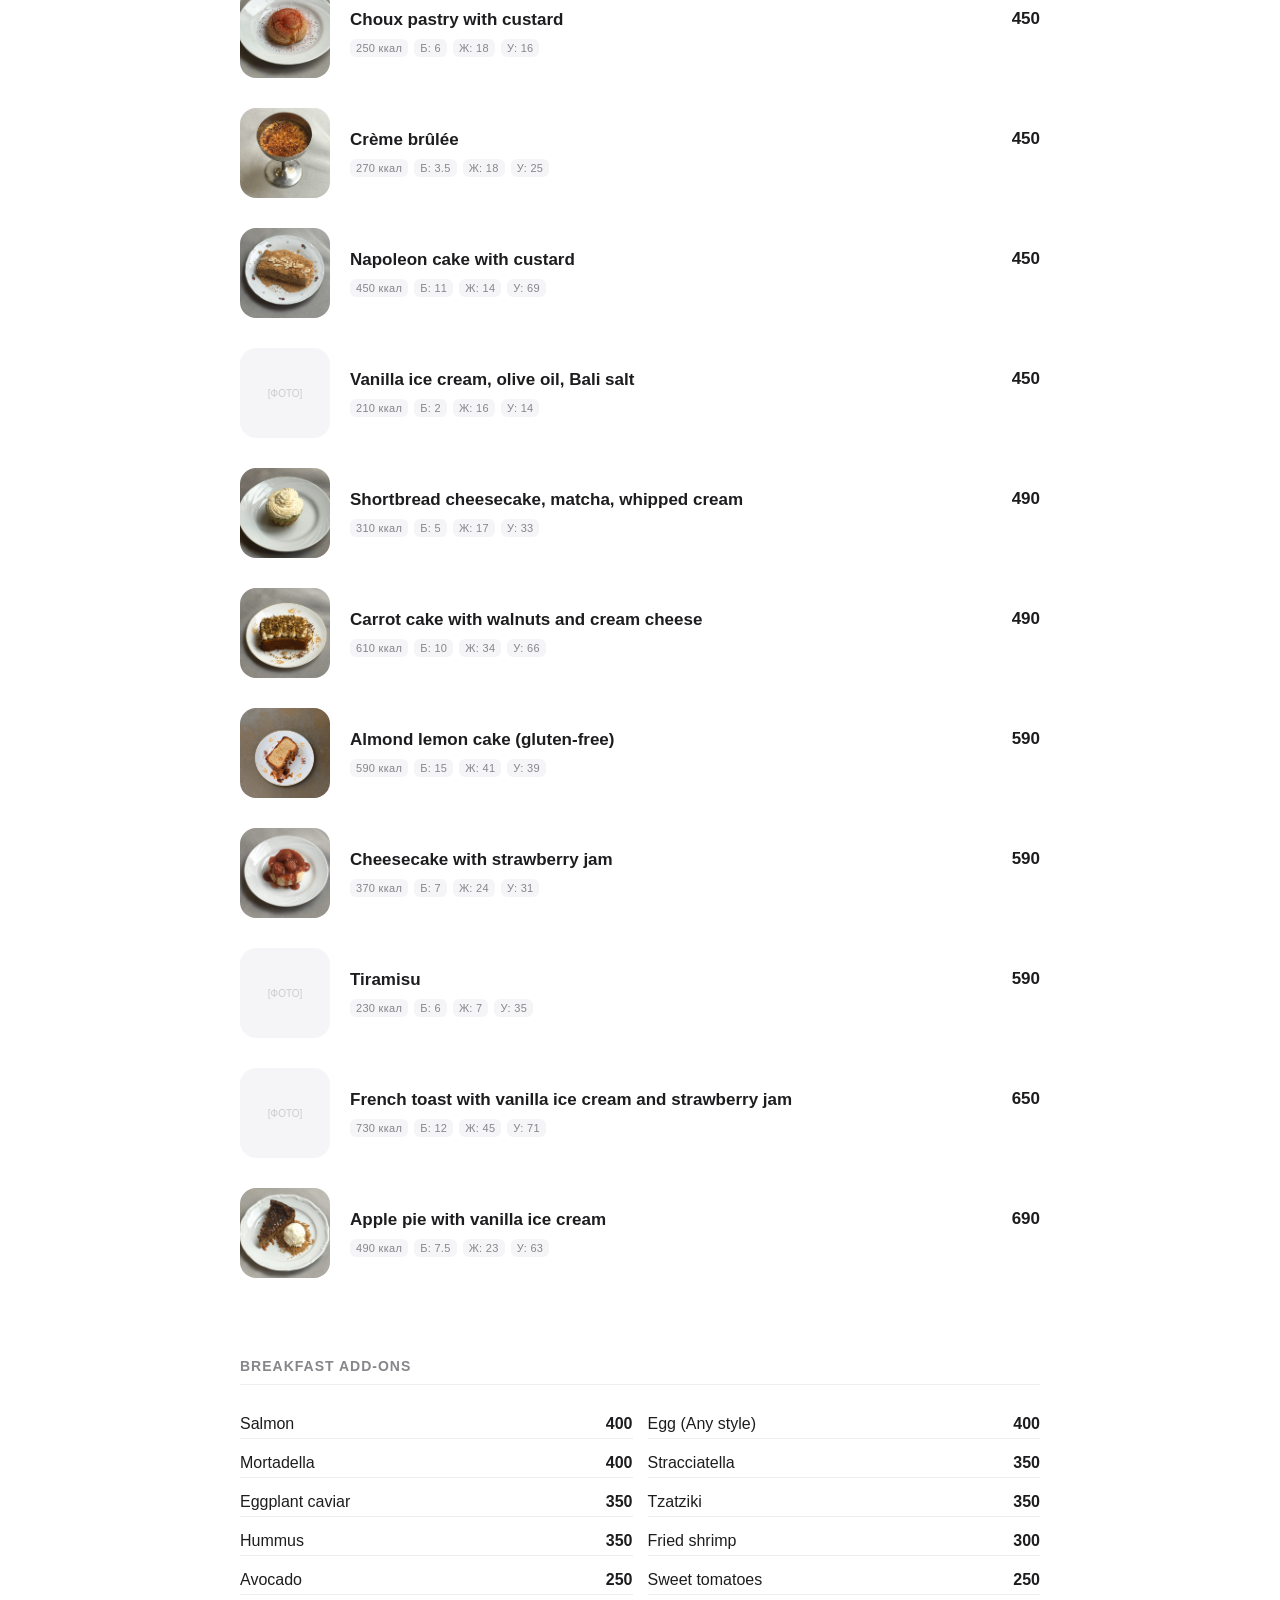
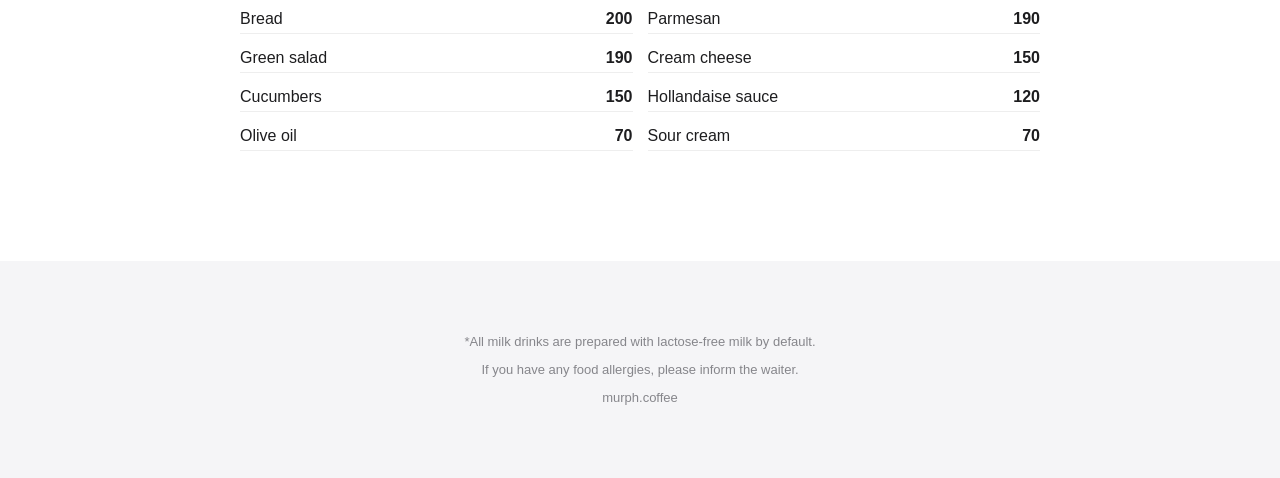
==== commit 5c6e25e5: "Update en.html" ====
--- a/en.html
+++ b/en.html
@@ -5,35 +5,14 @@
     <meta name="viewport" content="width=device-width, initial-scale=1.0, maximum-scale=1.0, user-scalable=no">
     <title>MURPH MENU</title>
     <link rel="stylesheet" href="style.css">
-    <style>
-        .lang-switch {
-            position: absolute;
-            top: 20px;
-            right: 20px;
-            font-size: 14px;
-            font-weight: 600;
-        }
-        .lang-switch a {
-            text-decoration: none;
-            color: var(--apple-muted);
-            margin: 0 5px;
-            transition: color 0.2s;
-        }
-        .lang-switch a.active {
-            color: var(--apple-black);
-            border-bottom: 2px solid var(--apple-black);
-            padding-bottom: 2px;
-        }
-    </style>
 </head>
 <body>
 
-<header>
+<header style="position: relative;">
+    <div style="position: absolute; top: 30px; right: 20px; z-index: 3000;">
+        <a href="index.html" style="text-decoration: none; color: var(--apple-muted); font-size: 14px; font-weight: 600; border: 1px solid #eee; padding: 6px 12px; border-radius: 8px; background: #fff;">RU</a>
+    </div>
     <h1>MURPH</h1>
-    <div class="lang-switch">
-        <a href="index.html">RU</a>
-        <a href="en.html" class="active">EN</a>
-    </div>
 </header>
 
 <div class="main-nav-container">
@@ -52,8 +31,8 @@
         <button class="sub-nav-btn" onclick="go('pasta')">Pasta / Hot</button>
         <button class="sub-nav-btn" onclick="go('soups')">Soups</button>
         <button class="sub-nav-btn" onclick="go('snacks')">Snacks</button>
-        <button class="sub-nav-btn" onclick="go('sweets')">Desserts</button>
-        <button class="sub-nav-btn" onclick="go('constructor')">Extras</button>
+        <button class="sub-nav-btn" onclick="go('sweets')">Sweets</button>
+        <button class="sub-nav-btn" onclick="go('constructor')">Add-ons</button>
     </div>
 </div>
 
@@ -71,50 +50,50 @@
     <div class="sub-nav">
         <button class="sub-nav-btn active" onclick="go('wine')">Wine</button>
         <button class="sub-nav-btn" onclick="go('cocktails')">Cocktails</button>
-        <button class="sub-nav-btn" onclick="go('na_cocktails')">Mocktails</button>
+        <button class="sub-nav-btn" onclick="go('na_cocktails')">N/A Cocktails</button>
         <button class="sub-nav-btn" onclick="go('beer')">Beer & Cider</button>
     </div>
 </div>
 
 <div id="view-food" class="menu-view active">
     <section id="breakfast" class="category-section">
-        <div class="category-header">Breakfast (all day)</div>
-        <div class="item"><div class="item-photo"><img data-img="grechka" src=""></div><div class="item-info"><div class="item-title-row"><p class="item-name">Green buckwheat, peas, parmesan</p><span class="item-price">490</span></div></div></div>
+        <div class="category-header">Breakfast (All Day)</div>
+        <div class="item"><div class="item-photo"><img data-img="grechka" src=""></div><div class="item-info"><div class="item-title-row"><p class="item-name">Green buckwheat, green peas, parmesan</p><span class="item-price">490</span></div></div></div>
         <div class="item"><div class="item-photo"><img data-img="shakshuka" src=""></div><div class="item-info"><div class="item-title-row"><p class="item-name">Spicy shakshuka, smoked feta, poached eggs, cilantro</p><span class="item-price">690</span></div></div></div>
         <div class="item"><div class="item-photo"><img data-img="syirniki" src=""></div><div class="item-info"><div class="item-title-row"><p class="item-name">Syrniki, miso caramel, sour cream, buckwheat popcorn</p><span class="item-price">690</span></div></div></div>
-        <div class="item"><div class="item-photo"><img data-img="vareniki" src=""></div><div class="item-info"><div class="item-title-row"><p class="item-name">Lazy vareniki (dumplings), strawberry jam, poppy seeds, sour cream</p><span class="item-price">690</span></div></div></div>
-        <div class="item"><div class="item-photo"><img data-img="mortadella_breakfast" src=""></div><div class="item-info"><div class="item-title-row"><p class="item-name">Mortadella, tartine, avocado, camembert, blackcurrant jam, egg, whipped butter</p><span class="item-price">790</span></div></div></div>
+        <div class="item"><div class="item-photo"><img data-img="vareniki" src=""></div><div class="item-info"><div class="item-title-row"><p class="item-name">Lazy vareniki, strawberry jam, poppy seeds, sour cream</p><span class="item-price">690</span></div></div></div>
         <div class="item"><div class="item-photo"><img data-img="omlet" src=""></div><div class="item-info"><div class="item-title-row"><p class="item-name">French omelet, camembert, truffle oil, mixed herbs</p><span class="item-price">790</span></div></div></div>
-        <div class="item"><div class="item-photo"><img data-img="glazunya" src=""></div><div class="item-info"><div class="item-title-row"><p class="item-name">Fried eggs, beef sausage, potato pancake, salted cucumber, spicy beans, mixed herbs</p><span class="item-price">890</span></div></div></div>
-        <div class="item"><div class="item-photo"><img data-img="draniki_salmon" src=""></div><div class="item-info"><div class="item-title-row"><p class="item-name">Crispy potato pancakes, lightly salted salmon, smoked sour cream, salted cucumbers</p><span class="item-price">890</span></div></div></div>
-        <div class="item"><div class="item-photo"><img data-img="tost_salmon" src=""></div><div class="item-info"><div class="item-title-row"><p class="item-name">Brioche toast, poached egg, lightly salted salmon, feta cream with herbs</p><span class="item-price">950</span></div></div></div>
-        <div class="item"><div class="item-photo"><img data-img="beygl" src=""></div><div class="item-info"><div class="item-title-row"><p class="item-name">Curd bagel, mortadella, stracciatella, romaine, pesto</p><span class="item-price">990</span></div></div></div>
+        <div class="item"><div class="item-photo"><img data-img="mortadella_breakfast" src=""></div><div class="item-info"><div class="item-title-row"><p class="item-name">Mortadella, tartine, avocado, camembert, blackcurrant jam, egg, whipped butter</p><span class="item-price">850</span></div></div></div>
+        <div class="item"><div class="item-photo"><img data-img="draniki_salmon" src=""></div><div class="item-info"><div class="item-title-row"><p class="item-name">Crispy draniki (potato pancakes), lightly salted salmon, smoked sour cream, cucumber</p><span class="item-price">890</span></div></div></div>
+        <div class="item"><div class="item-photo"><img data-img="glazunya" src=""></div><div class="item-info"><div class="item-title-row"><p class="item-name">Fried eggs, beef sausage, draniki, cucumber, spicy beans, mixed herbs</p><span class="item-price">950</span></div></div></div>
+        <div class="item"><div class="item-photo"><img data-img="tost_salmon" src=""></div><div class="item-info"><div class="item-title-row"><p class="item-name">Brioche toast, poached egg, lightly salted salmon, feta cream, mixed herbs</p><span class="item-price">950</span></div></div></div>
+        <div class="item"><div class="item-photo"><img data-img="beygl" src=""></div><div class="item-info"><div class="item-title-row"><p class="item-name">Curd bagel, mortadella, stracciatella, romaine lettuce, pesto</p><span class="item-price">1150</span></div></div></div>
     </section>
 
     <section id="salads" class="category-section">
         <div class="category-header">Salads</div>
-        <div class="item"><div class="item-photo"><img data-img="green_salad" src=""></div><div class="item-info"><div class="item-title-row"><p class="item-name">Green salad with avocado, mixed herbs, cucumber, peas, citrus dressing</p><span class="item-price">690</span></div></div></div>
-        <div class="item"><div class="item-photo"><img data-img="greek_salad" src=""></div><div class="item-info"><div class="item-title-row"><p class="item-name">Sweet tomato, cucumber, bell pepper, olives, feta</p><span class="item-price">790</span></div></div></div>
+        <div class="item"><div class="item-photo"><img data-img="green_salad" src=""></div><div class="item-info"><div class="item-title-row"><p class="item-name">Green salad with avocado, mixed herbs, cucumber, green peas, citrus dressing</p><span class="item-price">690</span></div></div></div>
         <div class="item"><div class="item-photo"><img data-img="latuk_salad" src=""></div><div class="item-info"><div class="item-title-row"><p class="item-name">Lettuce, tuna aioli, crispy chicken, parmesan, brioche croutons, capers</p><span class="item-price">850</span></div></div></div>
-        <div class="item"><div class="item-photo"><img data-img="bowl" src=""></div><div class="item-info"><div class="item-title-row"><p class="item-name">Bowl — shrimp, quinoa, avocado, tomato, peas, mixed herbs</p><span class="item-price">890</span></div></div></div>
+        <div class="item"><div class="item-photo"><img data-img="greek_salad" src=""></div><div class="item-info"><div class="item-title-row"><p class="item-name">Sweet tomato, cucumber, bell pepper, olives, feta</p><span class="item-price">890</span></div></div></div>
+        <div class="item"><div class="item-photo"><img data-img="bowl" src=""></div><div class="item-info"><div class="item-title-row"><p class="item-name">Bowl — shrimp, quinoa, avocado, tomato, green peas, mixed herbs</p><span class="item-price">980</span></div></div></div>
     </section>
 
     <section id="pizza" class="category-section">
-        <div class="category-header">Pizza</div>
+        <div class="category-header">Neapolitan Pizza (from 11:00)</div>
         <div class="item"><div class="item-photo"><img data-img="pepperoni" src=""></div><div class="item-info"><div class="item-title-row"><p class="item-name">Pepperoni Pizza</p><span class="item-price">850</span></div></div></div>
         <div class="item"><div class="item-photo"><img data-img="pizza_pear" src=""></div><div class="item-info"><div class="item-title-row"><p class="item-name">Pear & Gorgonzola Pizza</p><span class="item-price">850</span></div></div></div>
         <div class="item"><div class="item-photo"><img data-img="pizza_proshutto" src=""></div><div class="item-info"><div class="item-title-row"><p class="item-name">Prosciutto Funghi Pizza</p><span class="item-price">850</span></div></div></div>
     </section>
 
     <section id="pasta" class="category-section">
-        <div class="category-header">Pasta / Hot Meals</div>
+        <div class="category-header">Pasta / Hot Dishes (from 11:00)</div>
         <div class="item"><div class="item-photo"><img data-img="chicken_grill" src=""></div><div class="item-info"><div class="item-title-row"><p class="item-name">Grilled chicken fillet, fennel, orange, lightly salted cucumber</p><span class="item-price">690</span></div></div></div>
         <div class="item"><div class="item-photo"><img data-img="nyokki" src=""></div><div class="item-info"><div class="item-title-row"><p class="item-name">Gnocchi in tomato sauce with stracciatella</p><span class="item-price">790</span></div></div></div>
         <div class="item"><div class="item-photo"><img data-img="makkeroni" src=""></div><div class="item-info"><div class="item-title-row"><p class="item-name">Maccheroni pasta, baked chicken breast, tomatoes, spinach</p><span class="item-price">890</span></div></div></div>
         <div class="item"><div class="item-photo"><img data-img="lasagna" src=""></div><div class="item-info"><div class="item-title-row"><p class="item-name">Duck lasagna</p><span class="item-price">899</span></div></div></div>
         <div class="item"><div class="item-photo"><img data-img="lingvini" src=""></div><div class="item-info"><div class="item-title-row"><p class="item-name">Linguine, shrimp, cream, pesto, parmesan</p><span class="item-price">990</span></div></div></div>
-        <div class="item"><div class="item-photo"><img data-img="burger" src=""></div><div class="item-info"><div class="item-title-row"><p class="item-name">Marbled beef cheeseburger</p><span class="item-price">990</span></div></div></div>
-        <div class="item"><div class="item-photo"><img data-img="bifshteks" src=""></div><div class="item-info"><div class="item-title-row"><p class="item-name">Marbled beef steak, potato cream, pepper sauce</p><span class="item-price">990</span></div></div></div>
+        <div class="item"><div class="item-photo"><img data-img="bifshteks" src=""></div><div class="item-info"><div class="item-title-row"><p class="item-name">Marble beef steak, potato cream, pepper sauce, parmesan</p><span class="item-price">990</span></div></div></div>
+        <div class="item"><div class="item-photo"><img data-img="burger" src=""></div><div class="item-info"><div class="item-title-row"><p class="item-name">Marble beef cheeseburger</p><span class="item-price">1150</span></div></div></div>
     </section>
 
     <section id="soups" class="category-section">
@@ -126,33 +105,33 @@
 
     <section id="snacks" class="category-section">
         <div class="category-header">Snacks</div>
-        <div class="item"><div class="item-photo"><img data-img="bread_butter" src=""></div><div class="item-info"><div class="item-title-row"><p class="item-name">Bread with burnt butter</p><span class="item-price">370</span></div></div></div>
+        <div class="item"><div class="item-photo"><img data-img="bread_butter" src=""></div><div class="item-info"><div class="item-title-row"><p class="item-name">Bread with burnt butter</p><span class="item-price">390</span></div></div></div>
         <div class="item"><div class="item-photo"><img data-img="trio_dip" src=""></div><div class="item-info"><div class="item-title-row"><p class="item-name">Tartine, hummus, tzatziki, eggplant caviar</p><span class="item-price">650</span></div></div></div>
         <div class="item"><div class="item-photo"><img data-img="fries" src=""></div><div class="item-info"><div class="item-title-row"><p class="item-name">French fries, mushroom ice cream, parmesan</p><span class="item-price">650</span></div></div></div>
-        <div class="item"><div class="item-photo"><img data-img="tartar" src=""></div><div class="item-info"><div class="item-title-row"><p class="item-name">Beef tartare, salted cucumber, Yalta onion, truffle, parmesan mousse, fries</p><span class="item-price">990</span></div></div></div>
+        <div class="item"><div class="item-photo"><img data-img="tartar" src=""></div><div class="item-info"><div class="item-title-row"><p class="item-name">Beef tartare, cucumber, Yalta onion, truffle, parmesan mousse, fries</p><span class="item-price">990</span></div></div></div>
     </section>
 
     <section id="sweets" class="category-section">
-        <div class="category-header">Desserts</div>
-        <div class="item"><div class="item-photo"><img data-img="bun" src=""></div><div class="item-info"><div class="item-title-row"><p class="item-name">Cinnamon / Poppy seed bun</p><span class="item-price">290</span></div></div></div>
+        <div class="category-header">Sweets</div>
+        <div class="item"><div class="item-photo"><img data-img="bun" src=""></div><div class="item-info"><div class="item-title-row"><p class="item-name">Bun</p><span class="item-price">290</span></div></div></div>
         <div class="item"><div class="item-photo"><img data-img="shu" src=""></div><div class="item-info"><div class="item-title-row"><p class="item-name">Choux pastry with custard</p><span class="item-price">450</span></div></div></div>
-        <div class="item"><div class="item-photo"><img data-img="creme_brulee" src=""></div><div class="item-info"><div class="item-title-row"><p class="item-name">Crème Brûlée</p><span class="item-price">450</span></div></div></div>
+        <div class="item"><div class="item-photo"><img data-img="creme_brulee" src=""></div><div class="item-info"><div class="item-title-row"><p class="item-name">Crème brûlée</p><span class="item-price">450</span></div></div></div>
         <div class="item"><div class="item-photo"><img data-img="napoleon" src=""></div><div class="item-info"><div class="item-title-row"><p class="item-name">Napoleon cake with custard</p><span class="item-price">450</span></div></div></div>
         <div class="item"><div class="item-photo"><img data-img="ice_cream_salt" src=""></div><div class="item-info"><div class="item-title-row"><p class="item-name">Vanilla ice cream, olive oil, Bali salt</p><span class="item-price">450</span></div></div></div>
         <div class="item"><div class="item-photo"><img data-img="cheesecake_matcha" src=""></div><div class="item-info"><div class="item-title-row"><p class="item-name">Shortbread cheesecake, matcha, whipped cream</p><span class="item-price">490</span></div></div></div>
-        <div class="item"><div class="item-photo"><img data-img="cake_lemon" src=""></div><div class="item-info"><div class="item-title-row"><p class="item-name">Almond lemon cake (gluten-free)</p><span class="item-price">490</span></div></div></div>
         <div class="item"><div class="item-photo"><img data-img="cake_carrot" src=""></div><div class="item-info"><div class="item-title-row"><p class="item-name">Carrot cake with walnuts and cream cheese</p><span class="item-price">490</span></div></div></div>
-        <div class="item"><div class="item-photo"><img data-img="cheesecake_strawberry" src=""></div><div class="item-info"><div class="item-title-row"><p class="item-name">Cheesecake with strawberry confiture</p><span class="item-price">590</span></div></div></div>
+        <div class="item"><div class="item-photo"><img data-img="cake_lemon" src=""></div><div class="item-info"><div class="item-title-row"><p class="item-name">Almond lemon cake (gluten-free)</p><span class="item-price">590</span></div></div></div>
+        <div class="item"><div class="item-photo"><img data-img="cheesecake_strawberry" src=""></div><div class="item-info"><div class="item-title-row"><p class="item-name">Cheesecake with strawberry jam</p><span class="item-price">590</span></div></div></div>
         <div class="item"><div class="item-photo"><img data-img="tiramisu" src=""></div><div class="item-info"><div class="item-title-row"><p class="item-name">Tiramisu</p><span class="item-price">590</span></div></div></div>
-        <div class="item"><div class="item-photo"><img data-img="french_toast" src=""></div><div class="item-info"><div class="item-title-row"><p class="item-name">French toast, vanilla ice cream, strawberry jam</p><span class="item-price">650</span></div></div></div>
+        <div class="item"><div class="item-photo"><img data-img="french_toast" src=""></div><div class="item-info"><div class="item-title-row"><p class="item-name">French toast with vanilla ice cream and strawberry jam</p><span class="item-price">650</span></div></div></div>
         <div class="item"><div class="item-photo"><img data-img="apple_pie" src=""></div><div class="item-info"><div class="item-title-row"><p class="item-name">Apple pie with vanilla ice cream</p><span class="item-price">690</span></div></div></div>
     </section>
 
     <section id="constructor" class="category-section">
-        <div class="category-header">Breakfast Constructor</div>
+        <div class="category-header">Breakfast Add-ons</div>
         <div style="display: grid; grid-template-columns: 1fr 1fr; gap: 15px;">
             <div style="display:flex; justify-content:space-between; border-bottom:1px solid #eee; padding-bottom:5px;"><span>Salmon</span><b>400</b></div>
-            <div style="display:flex; justify-content:space-between; border-bottom:1px solid #eee; padding-bottom:5px;"><span>Egg</span><b>400</b></div>
+            <div style="display:flex; justify-content:space-between; border-bottom:1px solid #eee; padding-bottom:5px;"><span>Egg (Any style)</span><b>400</b></div>
             <div style="display:flex; justify-content:space-between; border-bottom:1px solid #eee; padding-bottom:5px;"><span>Mortadella</span><b>400</b></div>
             <div style="display:flex; justify-content:space-between; border-bottom:1px solid #eee; padding-bottom:5px;"><span>Stracciatella</span><b>350</b></div>
             <div style="display:flex; justify-content:space-between; border-bottom:1px solid #eee; padding-bottom:5px;"><span>Eggplant caviar</span><b>350</b></div>
@@ -164,7 +143,7 @@
             <div style="display:flex; justify-content:space-between; border-bottom:1px solid #eee; padding-bottom:5px;"><span>Bread</span><b>200</b></div>
             <div style="display:flex; justify-content:space-between; border-bottom:1px solid #eee; padding-bottom:5px;"><span>Parmesan</span><b>190</b></div>
             <div style="display:flex; justify-content:space-between; border-bottom:1px solid #eee; padding-bottom:5px;"><span>Green salad</span><b>190</b></div>
-            <div style="display:flex; justify-content:space-between; border-bottom:1px solid #eee; padding-bottom:5px;"><span>Curd cheese</span><b>150</b></div>
+            <div style="display:flex; justify-content:space-between; border-bottom:1px solid #eee; padding-bottom:5px;"><span>Cream cheese</span><b>150</b></div>
             <div style="display:flex; justify-content:space-between; border-bottom:1px solid #eee; padding-bottom:5px;"><span>Cucumbers</span><b>150</b></div>
             <div style="display:flex; justify-content:space-between; border-bottom:1px solid #eee; padding-bottom:5px;"><span>Hollandaise sauce</span><b>120</b></div>
             <div style="display:flex; justify-content:space-between; border-bottom:1px solid #eee; padding-bottom:5px;"><span>Olive oil</span><b>70</b></div>
@@ -177,46 +156,48 @@
     <section id="coffee" class="category-section">
         <div class="category-header">Classic</div>
         <div class="item"><div class="item-photo"><img data-img="espresso" src=""></div><div class="item-info"><div class="item-title-row"><p class="item-name">Double Espresso <span class="vol">40 ml</span></p><span class="item-price">290</span></div></div></div>
-        <div class="item"><div class="item-photo"><img data-img="americano" src=""></div><div class="item-info"><div class="item-title-row"><p class="item-name">Americano <span class="vol">200/300 ml</span></p><span class="item-price">280/399</span></div></div></div>
+        <div class="item"><div class="item-photo"><img data-img="americano" src=""></div><div class="item-info"><div class="item-title-row"><p class="item-name">Americano <span class="vol">200/300 ml</span></p><span class="item-price">280/410</span></div></div></div>
         <div class="item"><div class="item-photo"><img data-img="filter" src=""></div><div class="item-info"><div class="item-title-row"><p class="item-name">Filter Coffee <span class="vol">200/300 ml</span></p><span class="item-price">270/310</span></div></div></div>
-        <div class="item"><div class="item-photo"><img data-img="v60" src=""></div><div class="item-info"><div class="item-title-row"><p class="item-name">V60 Pour Over <span class="vol">300 ml</span></p><span class="item-price">490</span></div></div></div>
+        <div class="item"><div class="item-photo"><img data-img="v60" src=""></div><div class="item-info"><div class="item-title-row"><p class="item-name">V60 Dripper <span class="vol">300 ml</span></p><span class="item-price">490</span></div></div></div>
         <div class="item"><div class="item-photo"><img data-img="capuchino" src=""></div><div class="item-info"><div class="item-title-row"><p class="item-name">Cappuccino <span class="vol">200/300 ml</span></p><span class="item-price">350/420</span></div></div></div>
         <div class="item"><div class="item-photo"><img data-img="latte" src=""></div><div class="item-info"><div class="item-title-row"><p class="item-name">Latte <span class="vol">300 ml</span></p><span class="item-price">380</span></div></div></div>
         <div class="item"><div class="item-photo"><img data-img="flat_white" src=""></div><div class="item-info"><div class="item-title-row"><p class="item-name">Flat White <span class="vol">200 ml</span></p><span class="item-price">390</span></div></div></div>
-        <div class="item"><div class="item-photo"><img data-img="raf" src=""></div><div class="item-info"><div class="item-title-row"><p class="item-name">Classic Raf <span class="vol">300 ml</span></p><span class="item-price">530</span></div></div></div>
+        <div class="item"><div class="item-photo"><img data-img="raf" src=""></div><div class="item-info"><div class="item-title-row"><p class="item-name">Classic Raf <span class="vol">300 ml</span></p><span class="item-price">540</span></div></div></div>
         <div class="item"><div class="item-photo"><img data-img="ice_latte" src=""></div><div class="item-info"><div class="item-title-row"><p class="item-name">Ice Latte <span class="vol">400 ml</span></p><span class="item-price">440</span></div></div></div>
         <div class="item"><div class="item-photo"><img data-img="espresso_tonic" src=""></div><div class="item-info"><div class="item-title-row"><p class="item-name">Espresso Tonic <span class="vol">400 ml</span></p><span class="item-price">440</span></div></div></div>
-        <div class="item"><div class="item-photo"><img data-img="bumble" src=""></div><div class="item-info"><div class="item-title-row"><p class="item-name">Bumble <span class="vol">400 ml</span></p><span class="item-price">690</span></div></div></div>
+        <div class="item"><div class="item-photo"><img data-img="coldbrew" src=""></div><div class="item-info"><div class="item-title-row"><p class="item-name">Cold Brew <span class="vol">300 ml</span></p><span class="item-price">400</span></div></div></div>
+        <div class="item"><div class="item-photo"><img data-img="bumble" src=""></div><div class="item-info"><div class="item-title-row"><p class="item-name">Bumble Coffee <span class="vol">400 ml</span></p><span class="item-price">690</span></div></div></div>
+        <div class="item"><div class="item-photo"><img data-img="barista_set" src=""></div><div class="item-info"><div class="item-title-row"><p class="item-name">Barista Set</p><span class="item-price">710</span></div></div></div>
     </section>
 
     <section id="tea" class="category-section">
         <div class="category-header">Tea (500 ml)</div>
-        <div class="item"><div class="item-photo"><img data-img="tea_puer" src=""></div><div class="item-info"><div class="item-title-row"><p class="item-name">Tieguanyin / Puerh / Gaba</p><span class="item-price">450</span></div></div></div>
-        <div class="item"><div class="item-photo"><img data-img="tea_herbal" src=""></div><div class="item-info"><div class="item-title-row"><p class="item-name">Buckwheat / Herbal / Green with Jasmine / Assam / Earl Grey</p><span class="item-price">450</span></div></div></div>
-        <div class="item"><div class="item-photo"><img data-img="tea_berry" src=""></div><div class="item-info"><div class="item-title-row"><p class="item-name">Chamomile-Strawberry / Rosehip-Rose</p><span class="item-price">550</span></div></div></div>
-        <div class="item"><div class="item-photo"><img data-img="tea_berry" src=""></div><div class="item-info"><div class="item-title-row"><p class="item-name">Apple-Elderberry / Sea Buckthorn</p><span class="item-price">550</span></div></div></div>
+        <div class="item"><div class="item-photo"><img data-img="tea_puer" src=""></div><div class="item-info"><div class="item-title-row"><p class="item-name">Tie Guan Yin / Puer / Gaba / Buckwheat / Herbal / Green with Jasmine / Assam / Earl Grey</p><span class="item-price">450</span></div></div></div>
+        <div class="item"><div class="item-photo"><img data-img="tea_berry" src=""></div><div class="item-info"><div class="item-title-row"><p class="item-name">Chamomile-Strawberry / Rosehip-Rose / Apple-Elderberry / Sea Buckthorn</p><span class="item-price">550</span></div></div></div>
     </section>
 
     <section id="matcha" class="category-section">
         <div class="category-header">Matcha</div>
         <div class="item"><div class="item-photo"><img data-img="matcha_latte" src=""></div><div class="item-info"><div class="item-title-row"><p class="item-name">Matcha Latte <span class="vol">200/300 ml</span></p><span class="item-price">330/360</span></div></div></div>
-        <div class="item"><div class="item-photo"><img data-img="matcha_mint" src=""></div><div class="item-info"><div class="item-title-row"><p class="item-name">Honey Mint Matcha <span class="vol">300 ml</span></p><span class="item-price">480</span></div></div></div>
-        <div class="item"><div class="item-photo"><img data-img="matcha_white_choc" src=""></div><div class="item-info"><div class="item-title-row"><p class="item-name">White Chocolate Matcha <span class="vol">300 ml</span></p><span class="item-price">450</span></div></div></div>
+        <div class="item"><div class="item-photo"><img data-img="matcha_white_choc" src=""></div><div class="item-info"><div class="item-title-row"><p class="item-name">Matcha White Chocolate <span class="vol">300 ml</span></p><span class="item-price">450</span></div></div></div>
         <div class="item"><div class="item-photo"><img data-img="ice_matcha_latte" src=""></div><div class="item-info"><div class="item-title-row"><p class="item-name">Ice Matcha Latte <span class="vol">400 ml</span></p><span class="item-price">450</span></div></div></div>
         <div class="item"><div class="item-photo"><img data-img="matcha_tonic" src=""></div><div class="item-info"><div class="item-title-row"><p class="item-name">Matcha Tonic <span class="vol">400 ml</span></p><span class="item-price">430</span></div></div></div>
+        <div class="item"><div class="item-photo"><img data-img="ice_matcha_blueberry" src=""></div><div class="item-info"><div class="item-title-row"><p class="item-name">Ice Matcha Blueberry-Honey <span class="vol">400 ml</span></p><span class="item-price">550</span></div></div></div>
+        <div class="item"><div class="item-photo"><img data-img="matcha_tonic_jasmine" src=""></div><div class="item-info"><div class="item-title-row"><p class="item-name">Matcha Tonic Jasmine-Grape <span class="vol">400 ml</span></p><span class="item-price">550</span></div></div></div>
         <div class="item"><div class="item-photo"><img data-img="matcha_banana" src=""></div><div class="item-info"><div class="item-title-row"><p class="item-name">Ice Matcha Banana Cream <span class="vol">400 ml</span></p><span class="item-price">590</span></div></div></div>
     </section>
 
     <section id="special" class="category-section">
         <div class="category-header">Special</div>
+        <div class="item"><div class="item-photo"><img data-img="raf_caramel" src=""></div><div class="item-info"><div class="item-title-row"><p class="item-name">Salted Caramel Raf <span class="vol">300 ml</span></p><span class="item-price">580</span></div></div></div>
+        <div class="item"><div class="item-photo"><img data-img="latte_lemongrass" src=""></div><div class="item-info"><div class="item-title-row"><p class="item-name">Kaffir-Lemongrass Latte <span class="vol">300 ml</span></p><span class="item-price">650</span></div></div></div>
         <div class="item"><div class="item-photo"><img data-img="latte_tiramisu" src=""></div><div class="item-info"><div class="item-title-row"><p class="item-name">Ice Latte Tiramisu <span class="vol">400 ml</span></p><span class="item-price">500</span></div></div></div>
         <div class="item"><div class="item-photo"><img data-img="bumble_pomegranate" src=""></div><div class="item-info"><div class="item-title-row"><p class="item-name">Pomegranate Bumble <span class="vol">400 ml</span></p><span class="item-price">460</span></div></div></div>
-        <div class="item"><div class="item-photo"><img data-img="lemonade_strawberry" src=""></div><div class="item-info"><div class="item-title-row"><p class="item-name">Strawberry-Lychee Lemonade <span class="vol">400 ml</span></p><span class="item-price">450</span></div></div></div>
-        <div class="item"><div class="item-photo"><img data-img="nitro_apricot" src=""></div><div class="item-info"><div class="item-title-row"><p class="item-name">Nitro Apricot <span class="vol">200 ml</span></p><span class="item-price">450</span></div></div></div>
-        <div class="item"><div class="item-photo"><img data-img="cacao_currant" src=""></div><div class="item-info"><div class="item-title-row"><p class="item-name">Blackcurrant Cocoa <span class="vol">300 ml</span></p><span class="item-price">580</span></div></div></div>
-        <div class="item"><div class="item-photo"><img data-img="latte_cherry" src=""></div><div class="item-info"><div class="item-title-row"><p class="item-name">Cherry-Tonka Latte <span class="vol">300 ml</span></p><span class="item-price">460</span></div></div></div>
-        <div class="item"><div class="item-photo"><img data-img="filter_berries" src=""></div><div class="item-info"><div class="item-title-row"><p class="item-name">Wild Berries Filter <span class="vol">200 ml</span></p><span class="item-price">350</span></div></div></div>
-        <div class="item"><div class="item-photo"><img data-img="raf_caramel" src=""></div><div class="item-info"><div class="item-title-row"><p class="item-name">Salted Caramel Raf <span class="vol">300 ml</span></p><span class="item-price">580</span></div></div></div>
+        <div class="item"><div class="item-photo"><img data-img="lemonade_classic" src=""></div><div class="item-info"><div class="item-title-row"><p class="item-name">Classic Lemonade <span class="vol">400 ml</span></p><span class="item-price">450</span></div></div></div>
+        <div class="item"><div class="item-photo"><img data-img="lemonade_grape_guava" src=""></div><div class="item-info"><div class="item-title-row"><p class="item-name">Grape-Guava Lemonade <span class="vol">400 ml</span></p><span class="item-price">550</span></div></div></div>
+        <div class="item"><div class="item-photo"><img data-img="lemonade_basil_apricot" src=""></div><div class="item-info"><div class="item-title-row"><p class="item-name">Basil-Apricot Lemonade <span class="vol">400 ml</span></p><span class="item-price">650</span></div></div></div>
+        <div class="item"><div class="item-photo"><img data-img="tea_tonic" src=""></div><div class="item-info"><div class="item-title-row"><p class="item-name">Tea Tonic <span class="vol">400 ml</span></p><span class="item-price">450</span></div></div></div>
+        <div class="item"><div class="item-photo"><img data-img="coldbrew_cherry" src=""></div><div class="item-info"><div class="item-title-row"><p class="item-name">Cherry-Rosemary Cold Brew <span class="vol">300 ml</span></p><span class="item-price">550</span></div></div></div>
     </section>
 
     <section id="other" class="category-section">
@@ -226,10 +207,10 @@
         <div class="item"><div class="item-photo"><img data-img="fresh_grapefruit" src=""></div><div class="item-info"><div class="item-title-row"><p class="item-name">Fresh Grapefruit Juice <span class="vol">300 ml</span></p><span class="item-price">590</span></div></div></div>
         <div class="item"><div class="item-photo"><img data-img="water" src=""></div><div class="item-info"><div class="item-title-row"><p class="item-name">Sparkling / Still Water <span class="vol">530 ml</span></p><span class="item-price">490</span></div></div></div>
         
-        <div class="category-header" style="margin-top: 40px;">Additional Options</div>
+        <div class="category-header" style="margin-top: 40px;">Extra Options</div>
         <div style="display: grid; grid-template-columns: 1fr; gap: 10px; max-width: 300px;">
             <div style="display:flex; justify-content:space-between; border-bottom:1px solid #eee; padding-bottom:5px;"><span>Alternative milk</span><b>+90</b></div>
-            <div style="display:flex; justify-content:space-between; border-bottom:1px solid #eee; padding-bottom:5px;"><span>Extra shot</span><b>+120</b></div>
+            <div style="display:flex; justify-content:space-between; border-bottom:1px solid #eee; padding-bottom:5px;"><span>Extra espresso shot</span><b>+120</b></div>
             <div style="display:flex; justify-content:space-between; border-bottom:1px solid #eee; padding-bottom:5px;"><span>Homemade salted caramel</span><b>+80</b></div>
             <div style="display:flex; justify-content:space-between; border-bottom:1px solid #eee; padding-bottom:5px;"><span>Syrup</span><b>+60</b></div>
             <div style="display:flex; justify-content:space-between; border-bottom:1px solid #eee; padding-bottom:5px;"><span>Honey / Lime</span><b>+60</b></div>
@@ -256,25 +237,25 @@
         <div class="item"><div class="item-photo"><img data-img="cocktail_espresso" src=""></div><div class="item-info"><div class="item-title-row"><p class="item-name">Espresso Martini</p><span class="item-price">990</span></div></div></div>
         <div class="item"><div class="item-photo"><img data-img="cocktail_gummy" src=""></div><div class="item-info"><div class="item-title-row"><p class="item-name">Gummy <br><span class="vol">Pisco, Marmalade, Lollipops, Peach</span></p><span class="item-price">900</span></div></div></div>
         <div class="item"><div class="item-photo"><img data-img="cocktail_froggy" src=""></div><div class="item-info"><div class="item-title-row"><p class="item-name">Froggy <br><span class="vol">Bamboo Tincture, Green Apples</span></p><span class="item-price">900</span></div></div></div>
-        <div class="item"><div class="item-photo"><img data-img="cocktail_peas" src=""></div><div class="item-info"><div class="item-title-row"><p class="item-name">Green Peas <br><span class="vol">Lime, Elderberry, Snap Peas</span></p><span class="item-price">900</span></div></div></div>
+        <div class="item"><div class="item-photo"><img data-img="cocktail_peas" src=""></div><div class="item-info"><div class="item-title-row"><p class="item-name">Green Peas <br><span class="vol">Lime, Elderberry, Snow Peas</span></p><span class="item-price">900</span></div></div></div>
         <div class="item"><div class="item-photo"><img data-img="cocktail_bee" src=""></div><div class="item-info"><div class="item-title-row"><p class="item-name">Bee Smoker <br><span class="vol">Smoked Honey, Sake, Ginger, Scotch</span></p><span class="item-price">900</span></div></div></div>
         <div class="item"><div class="item-photo"><img data-img="cocktail_blue" src=""></div><div class="item-info"><div class="item-title-row"><p class="item-name">Blue <br><span class="vol">Nut Vermouth, Orange Gin, Blue Cheese</span></p><span class="item-price">900</span></div></div></div>
     </section>
 
     <section id="na_cocktails" class="category-section">
-        <div class="category-header">Mocktails</div>
+        <div class="category-header">N/A Cocktails</div>
         <div class="item"><div class="item-photo"><img data-img="cocktail_wrong" src=""></div><div class="item-info"><div class="item-title-row"><p class="item-name">Wrong Bubbles <br><span class="vol">Aloe, Honey, Marmalade</span></p><span class="item-price">700</span></div></div></div>
-        <div class="item"><div class="item-photo"><img data-img="cocktail_basil" src=""></div><div class="item-info"><div class="item-title-row"><p class="item-name">Basil & Bubbles <br><span class="vol">Basil, Gin</span></p><span class="item-price">700</span></div></div></div>
+        <div class="item"><div class="item-photo"><img data-img="cocktail_basil" src=""></div><div class="item-info"><div class="item-title-row"><p class="item-name">Basil&Bubbles <br><span class="vol">Basil, Gin</span></p><span class="item-price">700</span></div></div></div>
         <div class="item"><div class="item-photo"><img data-img="cocktail_nany" src=""></div><div class="item-info"><div class="item-title-row"><p class="item-name">N\A\N\Y <br><span class="vol">Peach, Oolong, Whiskey</span></p><span class="item-price">700</span></div></div></div>
     </section>
 
     <section id="beer" class="category-section">
         <div class="category-header">Beer & Cider</div>
-        <div class="item"><div class="item-photo"><img data-img="beer_corona" src=""></div><div class="item-info"><div class="item-title-row"><p class="item-name">Corona Extra, Light <span class="vol">0.33 l</span></p><span class="item-price">650</span></div></div></div>
-        <div class="item"><div class="item-photo"><img data-img="beer_bluemoon" src=""></div><div class="item-info"><div class="item-title-row"><p class="item-name">Blue Moon, Light, unfiltered <span class="vol">0.33 l</span></p><span class="item-price">650</span></div></div></div>
-        <div class="item"><div class="item-photo"><img data-img="beer_tsingtao" src=""></div><div class="item-info"><div class="item-title-row"><p class="item-name">Tsingtao, Light <span class="vol">0.33 l</span></p><span class="item-price">590</span></div></div></div>
-        <div class="item"><div class="item-photo"><img data-img="cider_apple" src=""></div><div class="item-info"><div class="item-title-row"><p class="item-name">Backswood Apple Cider, Semi-Sweet <span class="vol">0.45 l</span></p><span class="item-price">590</span></div></div></div>
-        <div class="item"><div class="item-photo"><img data-img="cider_berry" src=""></div><div class="item-info"><div class="item-title-row"><p class="item-name">Backswood Berry Cider, Semi-Sweet <span class="vol">0.45 l</span></p><span class="item-price">590</span></div></div></div>
+        <div class="item"><div class="item-photo"><img data-img="beer_corona" src=""></div><div class="item-info"><div class="item-title-row"><p class="item-name">Corona Extra, Light <span class="vol">0.33 L</span></p><span class="item-price">650</span></div></div></div>
+        <div class="item"><div class="item-photo"><img data-img="beer_bluemoon" src=""></div><div class="item-info"><div class="item-title-row"><p class="item-name">Blue Moon, Light, unfiltered <span class="vol">0.33 L</span></p><span class="item-price">650</span></div></div></div>
+        <div class="item"><div class="item-photo"><img data-img="beer_tsingtao" src=""></div><div class="item-info"><div class="item-title-row"><p class="item-name">Tsingtao, Light <span class="vol">0.33 L</span></p><span class="item-price">590</span></div></div></div>
+        <div class="item"><div class="item-photo"><img data-img="cider_apple" src=""></div><div class="item-info"><div class="item-title-row"><p class="item-name">Backswood Apple Cider, Semi-Sweet <span class="vol">0.45 L</span></p><span class="item-price">590</span></div></div></div>
+        <div class="item"><div class="item-photo"><img data-img="cider_berry" src=""></div><div class="item-info"><div class="item-title-row"><p class="item-name">Backswood Berry Cider, Semi-Sweet <span class="vol">0.45 L</span></p><span class="item-price">590</span></div></div></div>
     </section>
 </div>
 
@@ -285,7 +266,7 @@
 
 <footer>
     <p>*All milk drinks are prepared with lactose-free milk by default.</p>
-    <p>If you have any food allergies, please inform your waiter.</p>
+    <p>If you have any food allergies, please inform the waiter.</p>
     <p>murph.coffee</p>
 </footer>
 
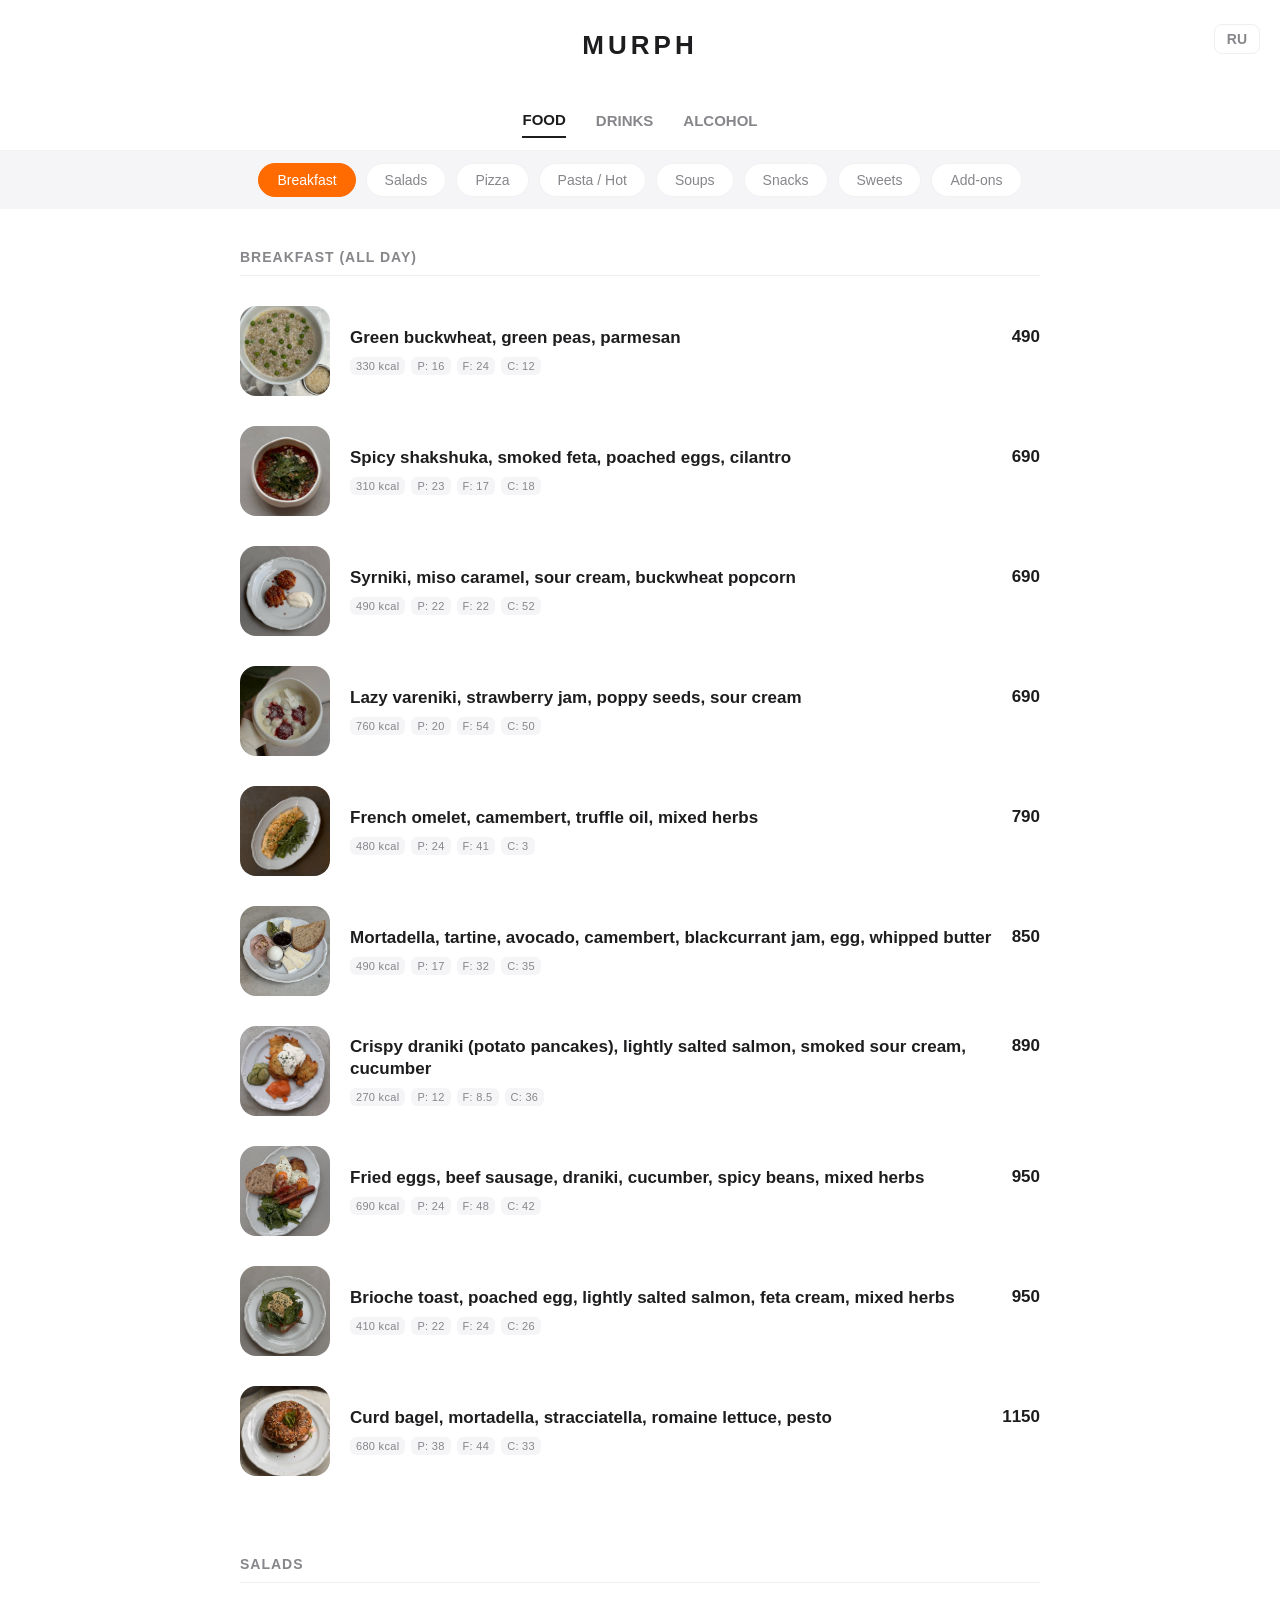
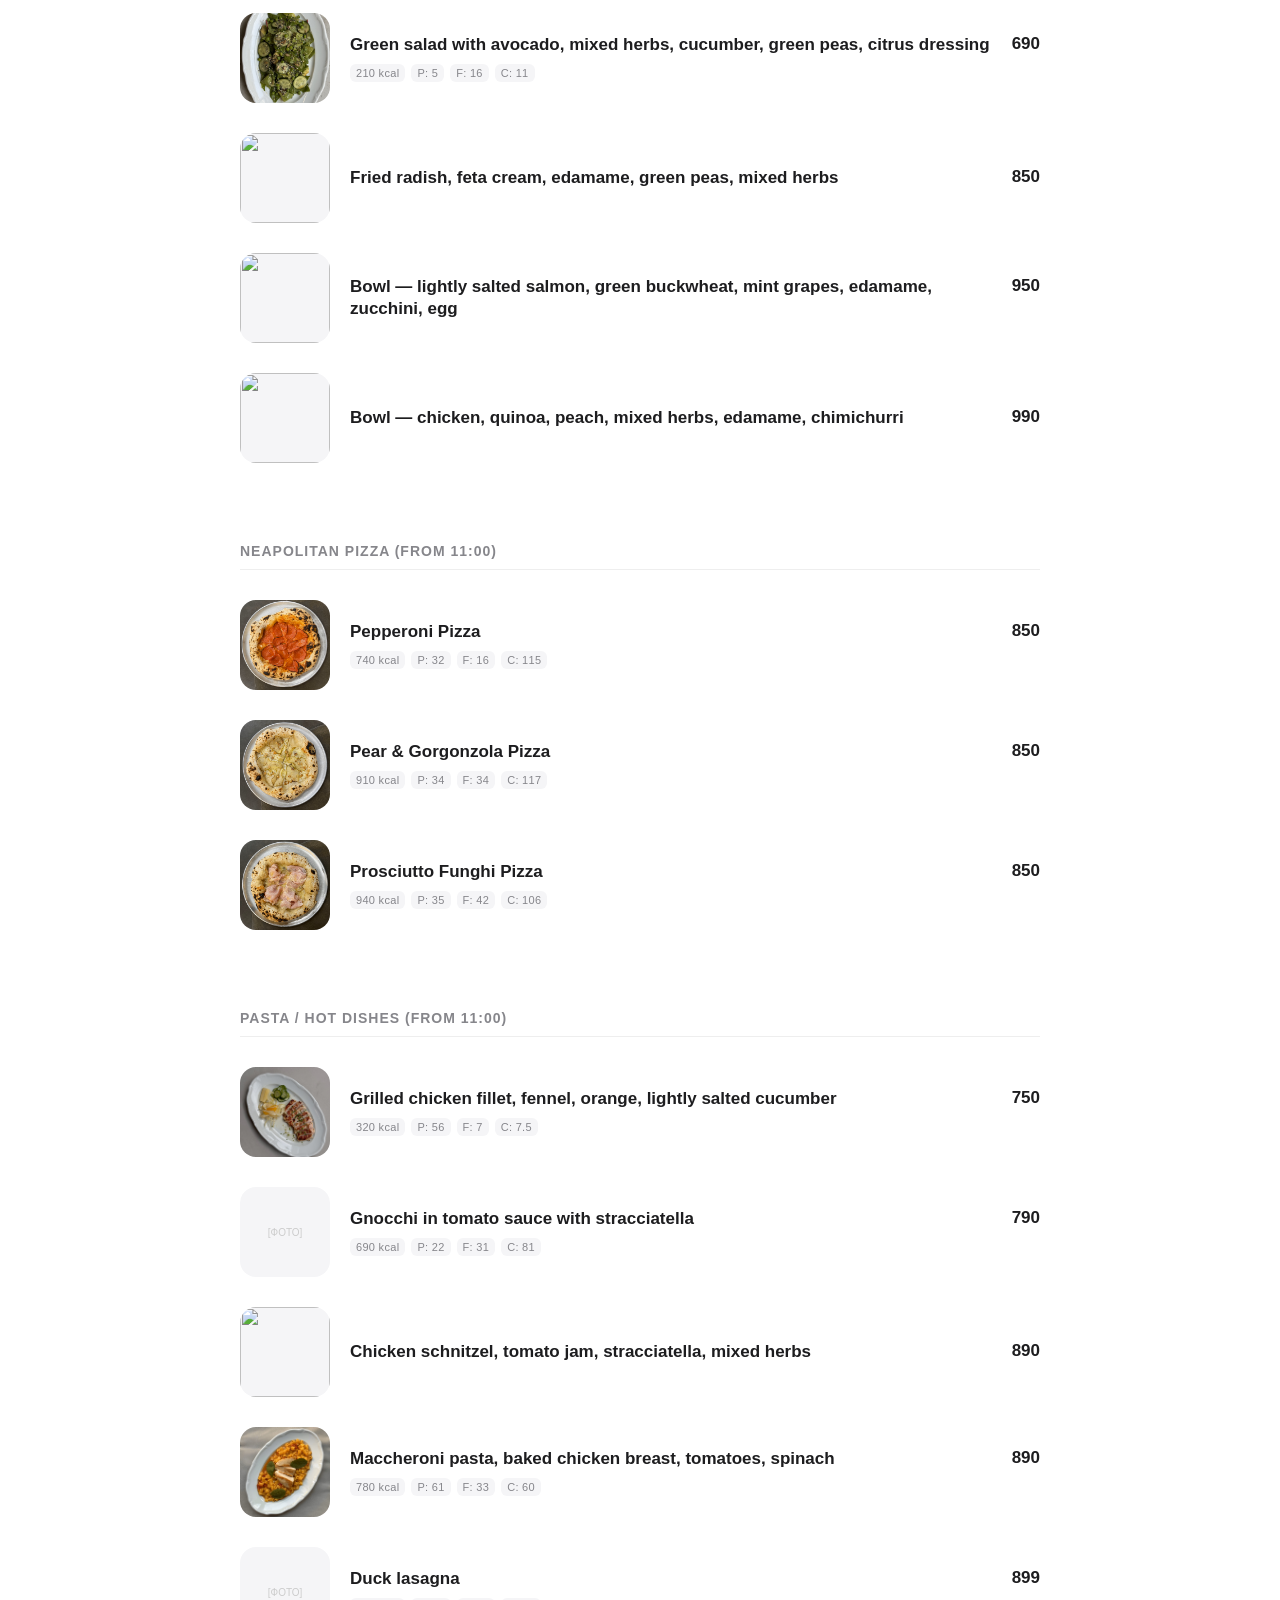
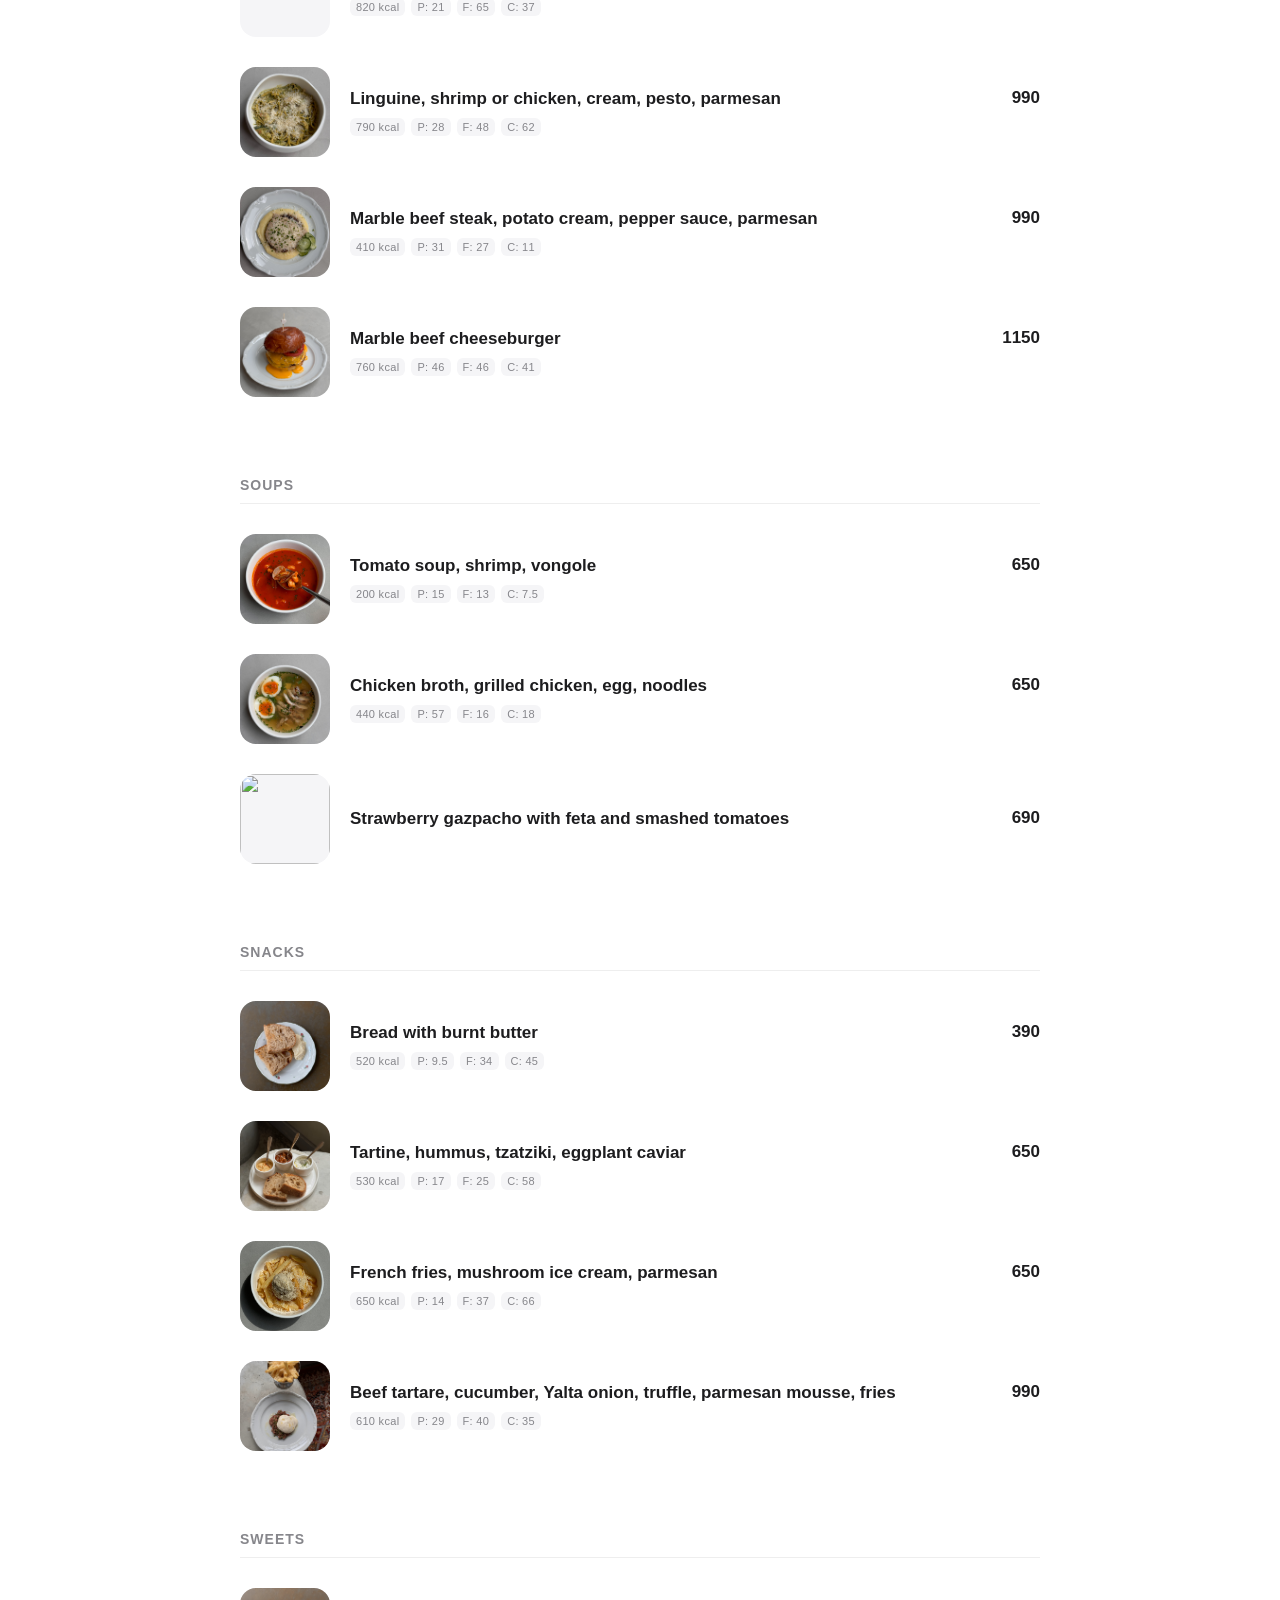
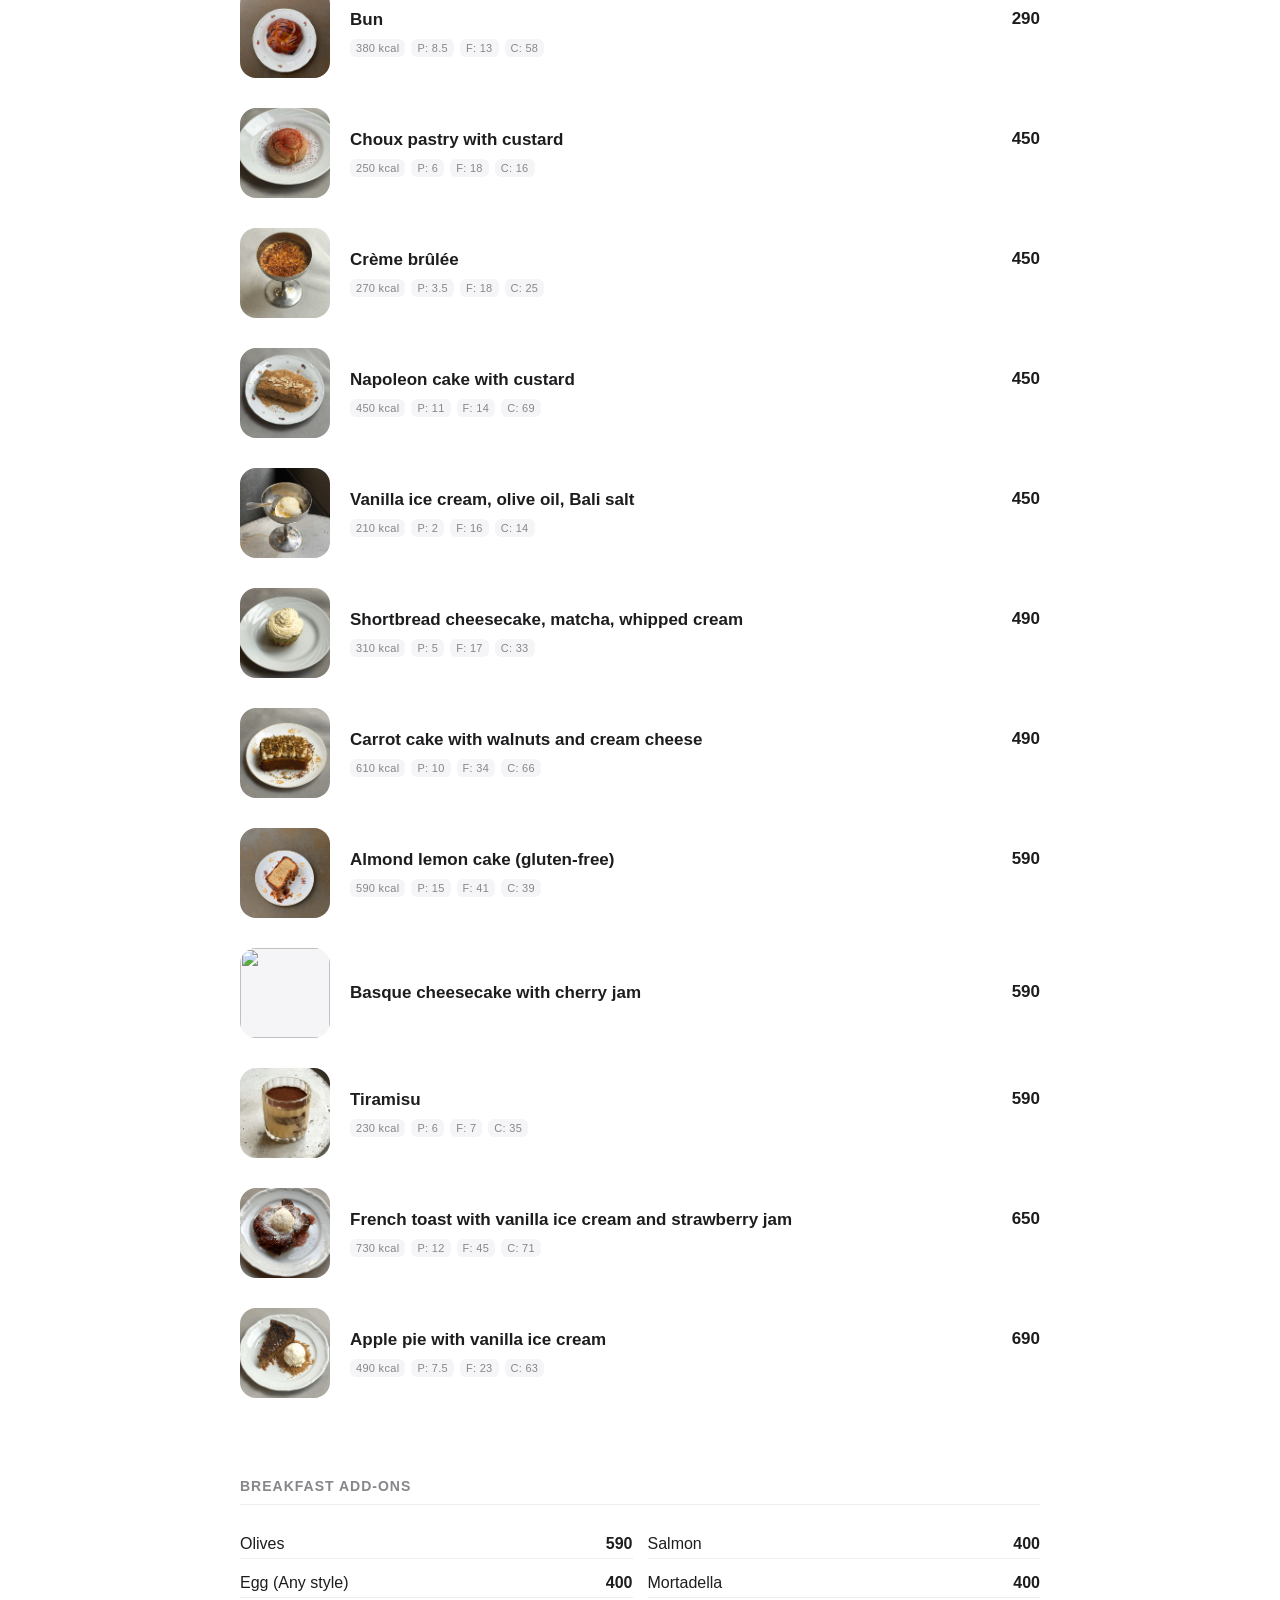
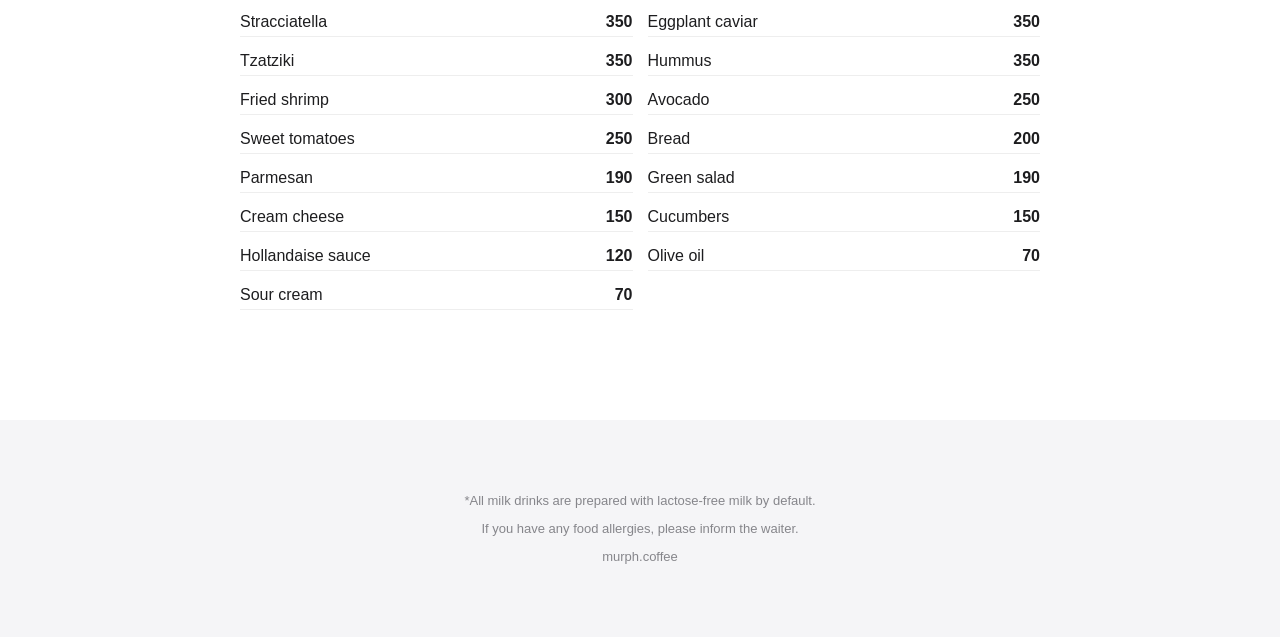
==== commit 102a5c3d: "Update en.html" ====
--- a/en.html
+++ b/en.html
@@ -73,9 +73,9 @@
     <section id="salads" class="category-section">
         <div class="category-header">Salads</div>
         <div class="item"><div class="item-photo"><img data-img="green_salad" src=""></div><div class="item-info"><div class="item-title-row"><p class="item-name">Green salad with avocado, mixed herbs, cucumber, green peas, citrus dressing</p><span class="item-price">690</span></div></div></div>
-        <div class="item"><div class="item-photo"><img data-img="latuk_salad" src=""></div><div class="item-info"><div class="item-title-row"><p class="item-name">Lettuce, tuna aioli, crispy chicken, parmesan, brioche croutons, capers</p><span class="item-price">850</span></div></div></div>
-        <div class="item"><div class="item-photo"><img data-img="greek_salad" src=""></div><div class="item-info"><div class="item-title-row"><p class="item-name">Sweet tomato, cucumber, bell pepper, olives, feta</p><span class="item-price">890</span></div></div></div>
-        <div class="item"><div class="item-photo"><img data-img="bowl" src=""></div><div class="item-info"><div class="item-title-row"><p class="item-name">Bowl — shrimp, quinoa, avocado, tomato, green peas, mixed herbs</p><span class="item-price">980</span></div></div></div>
+        <div class="item"><div class="item-photo"><img data-img="salad_radish" src=""></div><div class="item-info"><div class="item-title-row"><p class="item-name">Fried radish, feta cream, edamame, green peas, mixed herbs</p><span class="item-price">850</span></div></div></div>
+        <div class="item"><div class="item-photo"><img data-img="bowl_salmon" src=""></div><div class="item-info"><div class="item-title-row"><p class="item-name">Bowl — lightly salted salmon, green buckwheat, mint grapes, edamame, zucchini, egg</p><span class="item-price">950</span></div></div></div>
+        <div class="item"><div class="item-photo"><img data-img="bowl_chicken" src=""></div><div class="item-info"><div class="item-title-row"><p class="item-name">Bowl — chicken, quinoa, peach, mixed herbs, edamame, chimichurri</p><span class="item-price">990</span></div></div></div>
     </section>
 
     <section id="pizza" class="category-section">
@@ -87,11 +87,12 @@
 
     <section id="pasta" class="category-section">
         <div class="category-header">Pasta / Hot Dishes (from 11:00)</div>
-        <div class="item"><div class="item-photo"><img data-img="chicken_grill" src=""></div><div class="item-info"><div class="item-title-row"><p class="item-name">Grilled chicken fillet, fennel, orange, lightly salted cucumber</p><span class="item-price">690</span></div></div></div>
+        <div class="item"><div class="item-photo"><img data-img="chicken_grill" src=""></div><div class="item-info"><div class="item-title-row"><p class="item-name">Grilled chicken fillet, fennel, orange, lightly salted cucumber</p><span class="item-price">750</span></div></div></div>
         <div class="item"><div class="item-photo"><img data-img="nyokki" src=""></div><div class="item-info"><div class="item-title-row"><p class="item-name">Gnocchi in tomato sauce with stracciatella</p><span class="item-price">790</span></div></div></div>
+        <div class="item"><div class="item-photo"><img data-img="schnitzel" src=""></div><div class="item-info"><div class="item-title-row"><p class="item-name">Chicken schnitzel, tomato jam, stracciatella, mixed herbs</p><span class="item-price">890</span></div></div></div>
         <div class="item"><div class="item-photo"><img data-img="makkeroni" src=""></div><div class="item-info"><div class="item-title-row"><p class="item-name">Maccheroni pasta, baked chicken breast, tomatoes, spinach</p><span class="item-price">890</span></div></div></div>
         <div class="item"><div class="item-photo"><img data-img="lasagna" src=""></div><div class="item-info"><div class="item-title-row"><p class="item-name">Duck lasagna</p><span class="item-price">899</span></div></div></div>
-        <div class="item"><div class="item-photo"><img data-img="lingvini" src=""></div><div class="item-info"><div class="item-title-row"><p class="item-name">Linguine, shrimp, cream, pesto, parmesan</p><span class="item-price">990</span></div></div></div>
+        <div class="item"><div class="item-photo"><img data-img="lingvini" src=""></div><div class="item-info"><div class="item-title-row"><p class="item-name">Linguine, shrimp or chicken, cream, pesto, parmesan</p><span class="item-price">990</span></div></div></div>
         <div class="item"><div class="item-photo"><img data-img="bifshteks" src=""></div><div class="item-info"><div class="item-title-row"><p class="item-name">Marble beef steak, potato cream, pepper sauce, parmesan</p><span class="item-price">990</span></div></div></div>
         <div class="item"><div class="item-photo"><img data-img="burger" src=""></div><div class="item-info"><div class="item-title-row"><p class="item-name">Marble beef cheeseburger</p><span class="item-price">1150</span></div></div></div>
     </section>
@@ -100,7 +101,7 @@
         <div class="category-header">Soups</div>
         <div class="item"><div class="item-photo"><img data-img="soup_tomato" src=""></div><div class="item-info"><div class="item-title-row"><p class="item-name">Tomato soup, shrimp, vongole</p><span class="item-price">650</span></div></div></div>
         <div class="item"><div class="item-photo"><img data-img="soup_chicken" src=""></div><div class="item-info"><div class="item-title-row"><p class="item-name">Chicken broth, grilled chicken, egg, noodles</p><span class="item-price">650</span></div></div></div>
-        <div class="item"><div class="item-photo"><img data-img="soup_pumpkin" src=""></div><div class="item-info"><div class="item-title-row"><p class="item-name">Pumpkin cream soup with shrimp</p><span class="item-price">690</span></div></div></div>
+        <div class="item"><div class="item-photo"><img data-img="soup_strawberry" src=""></div><div class="item-info"><div class="item-title-row"><p class="item-name">Strawberry gazpacho with feta and smashed tomatoes</p><span class="item-price">690</span></div></div></div>
     </section>
 
     <section id="snacks" class="category-section">
@@ -121,7 +122,7 @@
         <div class="item"><div class="item-photo"><img data-img="cheesecake_matcha" src=""></div><div class="item-info"><div class="item-title-row"><p class="item-name">Shortbread cheesecake, matcha, whipped cream</p><span class="item-price">490</span></div></div></div>
         <div class="item"><div class="item-photo"><img data-img="cake_carrot" src=""></div><div class="item-info"><div class="item-title-row"><p class="item-name">Carrot cake with walnuts and cream cheese</p><span class="item-price">490</span></div></div></div>
         <div class="item"><div class="item-photo"><img data-img="cake_lemon" src=""></div><div class="item-info"><div class="item-title-row"><p class="item-name">Almond lemon cake (gluten-free)</p><span class="item-price">590</span></div></div></div>
-        <div class="item"><div class="item-photo"><img data-img="cheesecake_strawberry" src=""></div><div class="item-info"><div class="item-title-row"><p class="item-name">Cheesecake with strawberry jam</p><span class="item-price">590</span></div></div></div>
+        <div class="item"><div class="item-photo"><img data-img="cheesecake_cherry" src=""></div><div class="item-info"><div class="item-title-row"><p class="item-name">Basque cheesecake with cherry jam</p><span class="item-price">590</span></div></div></div>
         <div class="item"><div class="item-photo"><img data-img="tiramisu" src=""></div><div class="item-info"><div class="item-title-row"><p class="item-name">Tiramisu</p><span class="item-price">590</span></div></div></div>
         <div class="item"><div class="item-photo"><img data-img="french_toast" src=""></div><div class="item-info"><div class="item-title-row"><p class="item-name">French toast with vanilla ice cream and strawberry jam</p><span class="item-price">650</span></div></div></div>
         <div class="item"><div class="item-photo"><img data-img="apple_pie" src=""></div><div class="item-info"><div class="item-title-row"><p class="item-name">Apple pie with vanilla ice cream</p><span class="item-price">690</span></div></div></div>
@@ -130,6 +131,7 @@
     <section id="constructor" class="category-section">
         <div class="category-header">Breakfast Add-ons</div>
         <div style="display: grid; grid-template-columns: 1fr 1fr; gap: 15px;">
+            <div style="display:flex; justify-content:space-between; border-bottom:1px solid #eee; padding-bottom:5px;"><span>Olives</span><b>590</b></div>
             <div style="display:flex; justify-content:space-between; border-bottom:1px solid #eee; padding-bottom:5px;"><span>Salmon</span><b>400</b></div>
             <div style="display:flex; justify-content:space-between; border-bottom:1px solid #eee; padding-bottom:5px;"><span>Egg (Any style)</span><b>400</b></div>
             <div style="display:flex; justify-content:space-between; border-bottom:1px solid #eee; padding-bottom:5px;"><span>Mortadella</span><b>400</b></div>
@@ -162,6 +164,7 @@
         <div class="item"><div class="item-photo"><img data-img="capuchino" src=""></div><div class="item-info"><div class="item-title-row"><p class="item-name">Cappuccino <span class="vol">200/300 ml</span></p><span class="item-price">350/420</span></div></div></div>
         <div class="item"><div class="item-photo"><img data-img="latte" src=""></div><div class="item-info"><div class="item-title-row"><p class="item-name">Latte <span class="vol">300 ml</span></p><span class="item-price">380</span></div></div></div>
         <div class="item"><div class="item-photo"><img data-img="flat_white" src=""></div><div class="item-info"><div class="item-title-row"><p class="item-name">Flat White <span class="vol">200 ml</span></p><span class="item-price">390</span></div></div></div>
+        <div class="item"><div class="item-photo"><img data-img="dirty" src=""></div><div class="item-info"><div class="item-title-row"><p class="item-name">Dirty <span class="vol">200 ml</span></p><span class="item-price">410</span></div></div></div>
         <div class="item"><div class="item-photo"><img data-img="raf" src=""></div><div class="item-info"><div class="item-title-row"><p class="item-name">Classic Raf <span class="vol">300 ml</span></p><span class="item-price">540</span></div></div></div>
         <div class="item"><div class="item-photo"><img data-img="ice_latte" src=""></div><div class="item-info"><div class="item-title-row"><p class="item-name">Ice Latte <span class="vol">400 ml</span></p><span class="item-price">440</span></div></div></div>
         <div class="item"><div class="item-photo"><img data-img="espresso_tonic" src=""></div><div class="item-info"><div class="item-title-row"><p class="item-name">Espresso Tonic <span class="vol">400 ml</span></p><span class="item-price">440</span></div></div></div>
@@ -178,7 +181,7 @@
 
     <section id="matcha" class="category-section">
         <div class="category-header">Matcha</div>
-        <div class="item"><div class="item-photo"><img data-img="matcha_latte" src=""></div><div class="item-info"><div class="item-title-row"><p class="item-name">Matcha Latte <span class="vol">200/300 ml</span></p><span class="item-price">330/360</span></div></div></div>
+        <div class="item"><div class="item-photo"><img data-img="matcha_latte" src=""></div><div class="item-info"><div class="item-title-row"><p class="item-name">Matcha Latte <span class="vol">200/300 ml</span></p><span class="item-price">350/400</span></div></div></div>
         <div class="item"><div class="item-photo"><img data-img="matcha_white_choc" src=""></div><div class="item-info"><div class="item-title-row"><p class="item-name">Matcha White Chocolate <span class="vol">300 ml</span></p><span class="item-price">450</span></div></div></div>
         <div class="item"><div class="item-photo"><img data-img="ice_matcha_latte" src=""></div><div class="item-info"><div class="item-title-row"><p class="item-name">Ice Matcha Latte <span class="vol">400 ml</span></p><span class="item-price">450</span></div></div></div>
         <div class="item"><div class="item-photo"><img data-img="matcha_tonic" src=""></div><div class="item-info"><div class="item-title-row"><p class="item-name">Matcha Tonic <span class="vol">400 ml</span></p><span class="item-price">430</span></div></div></div>
@@ -189,6 +192,8 @@
 
     <section id="special" class="category-section">
         <div class="category-header">Special</div>
+        <div class="item"><div class="item-photo"><img data-img="affogato_espresso" src=""></div><div class="item-info"><div class="item-title-row"><p class="item-name">Affogato Espresso-Salted Caramel</p><span class="item-price">650</span></div></div></div>
+        <div class="item"><div class="item-photo"><img data-img="affogato_matcha" src=""></div><div class="item-info"><div class="item-title-row"><p class="item-name">Affogato Matcha-Raspberry</p><span class="item-price">650</span></div></div></div>
         <div class="item"><div class="item-photo"><img data-img="raf_caramel" src=""></div><div class="item-info"><div class="item-title-row"><p class="item-name">Salted Caramel Raf <span class="vol">300 ml</span></p><span class="item-price">580</span></div></div></div>
         <div class="item"><div class="item-photo"><img data-img="latte_lemongrass" src=""></div><div class="item-info"><div class="item-title-row"><p class="item-name">Kaffir-Lemongrass Latte <span class="vol">300 ml</span></p><span class="item-price">650</span></div></div></div>
         <div class="item"><div class="item-photo"><img data-img="latte_tiramisu" src=""></div><div class="item-info"><div class="item-title-row"><p class="item-name">Ice Latte Tiramisu <span class="vol">400 ml</span></p><span class="item-price">500</span></div></div></div>
